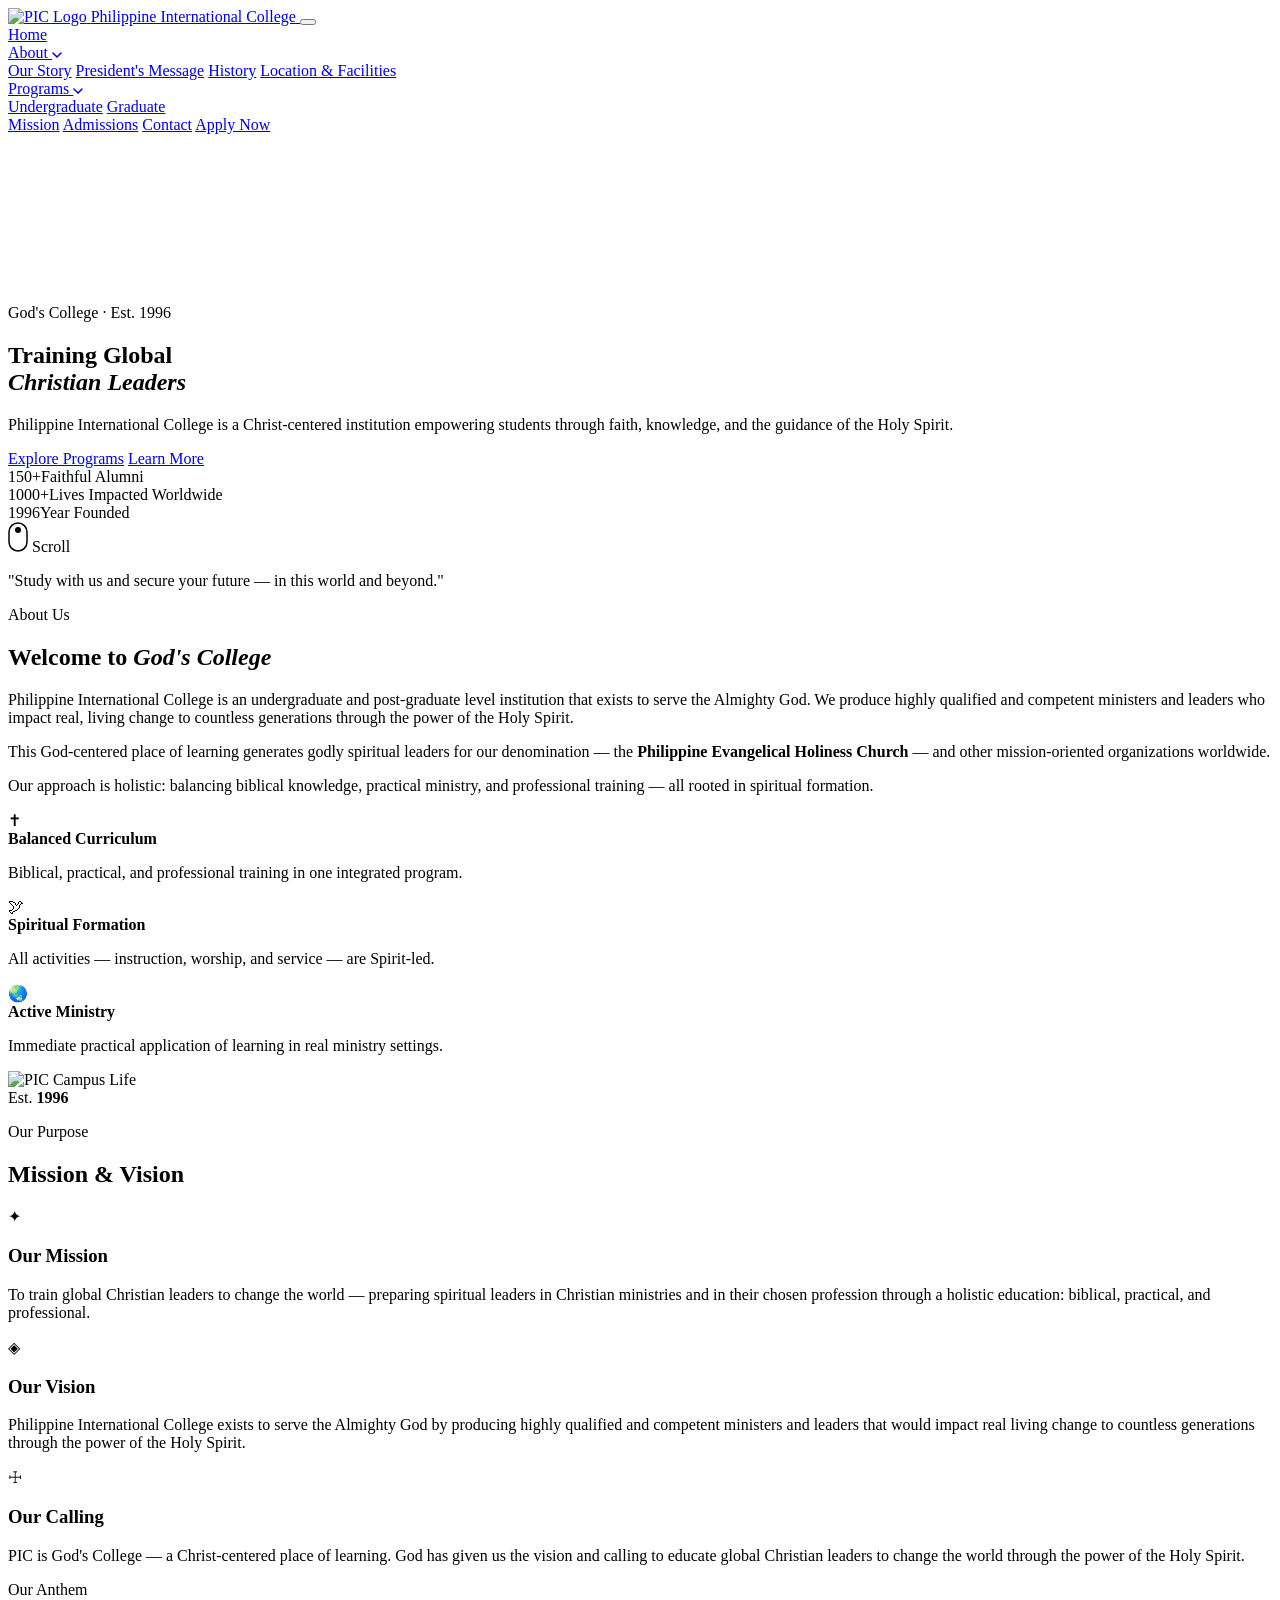
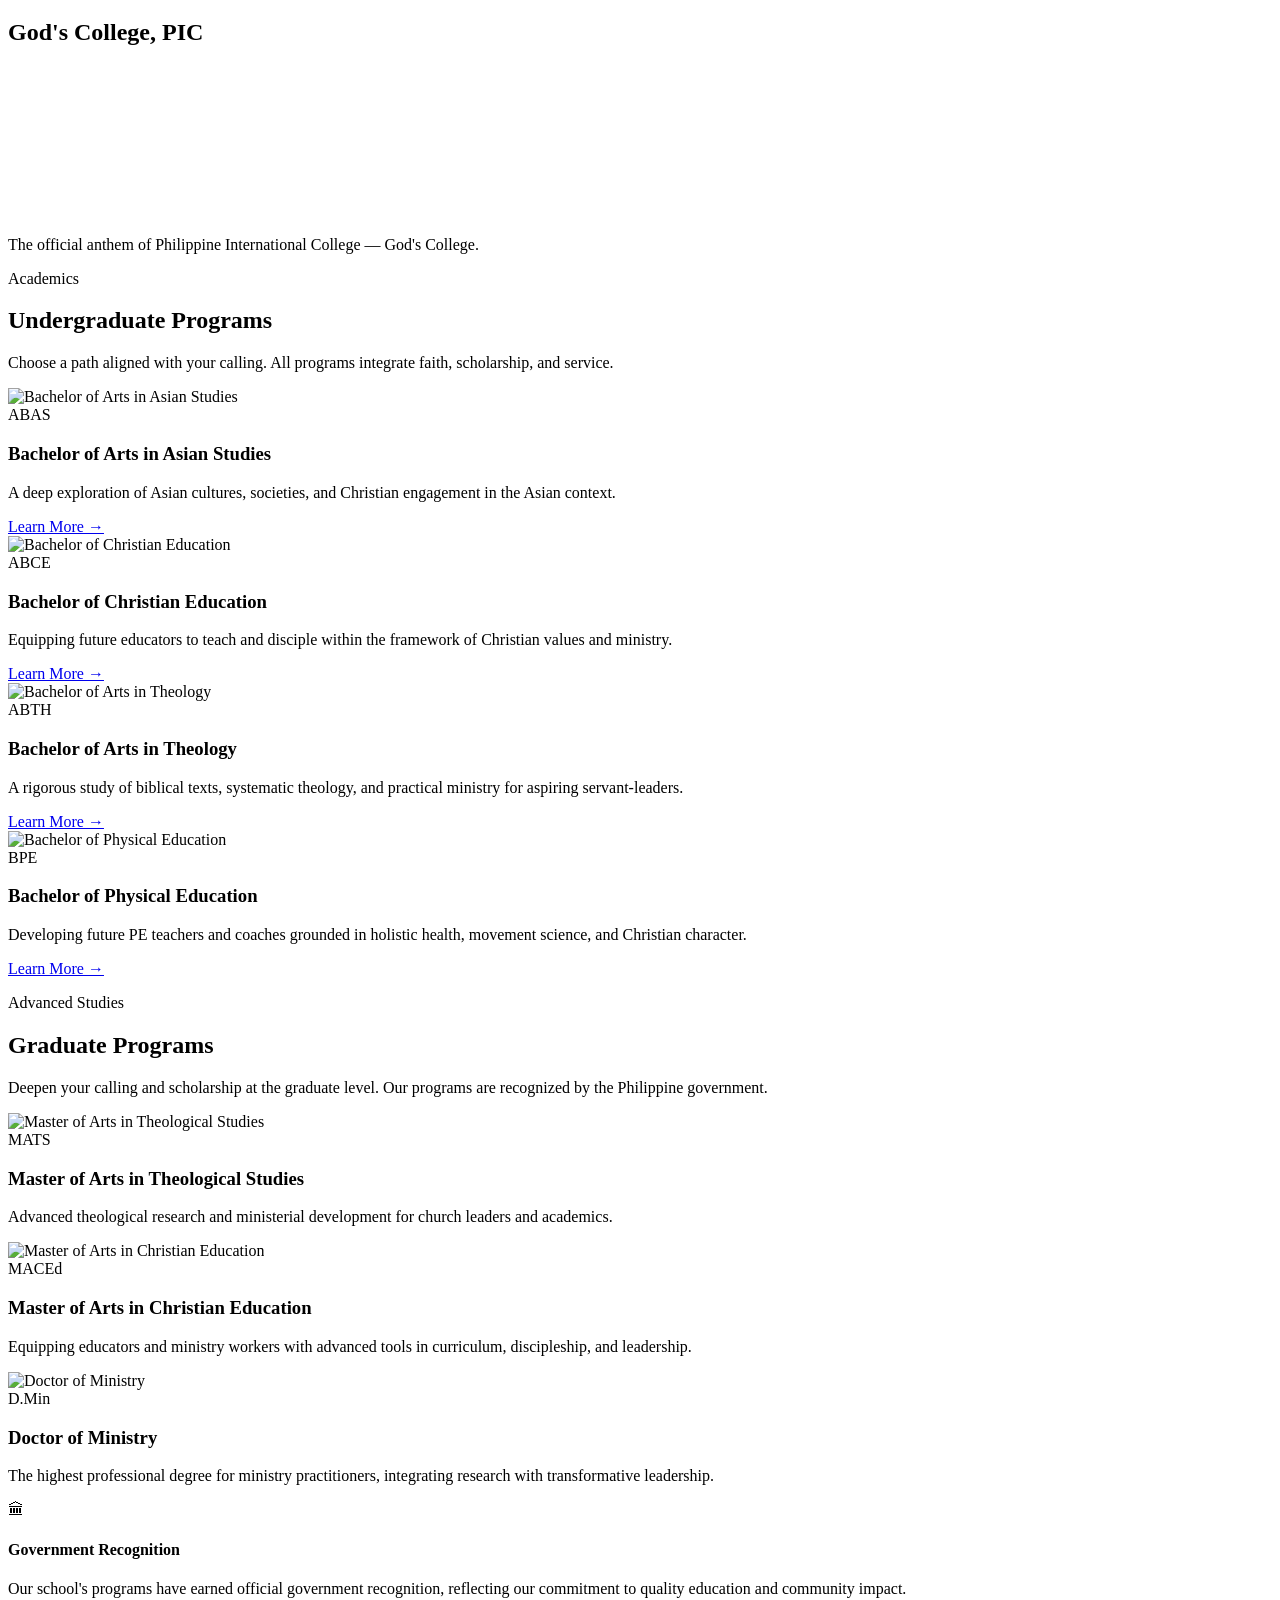
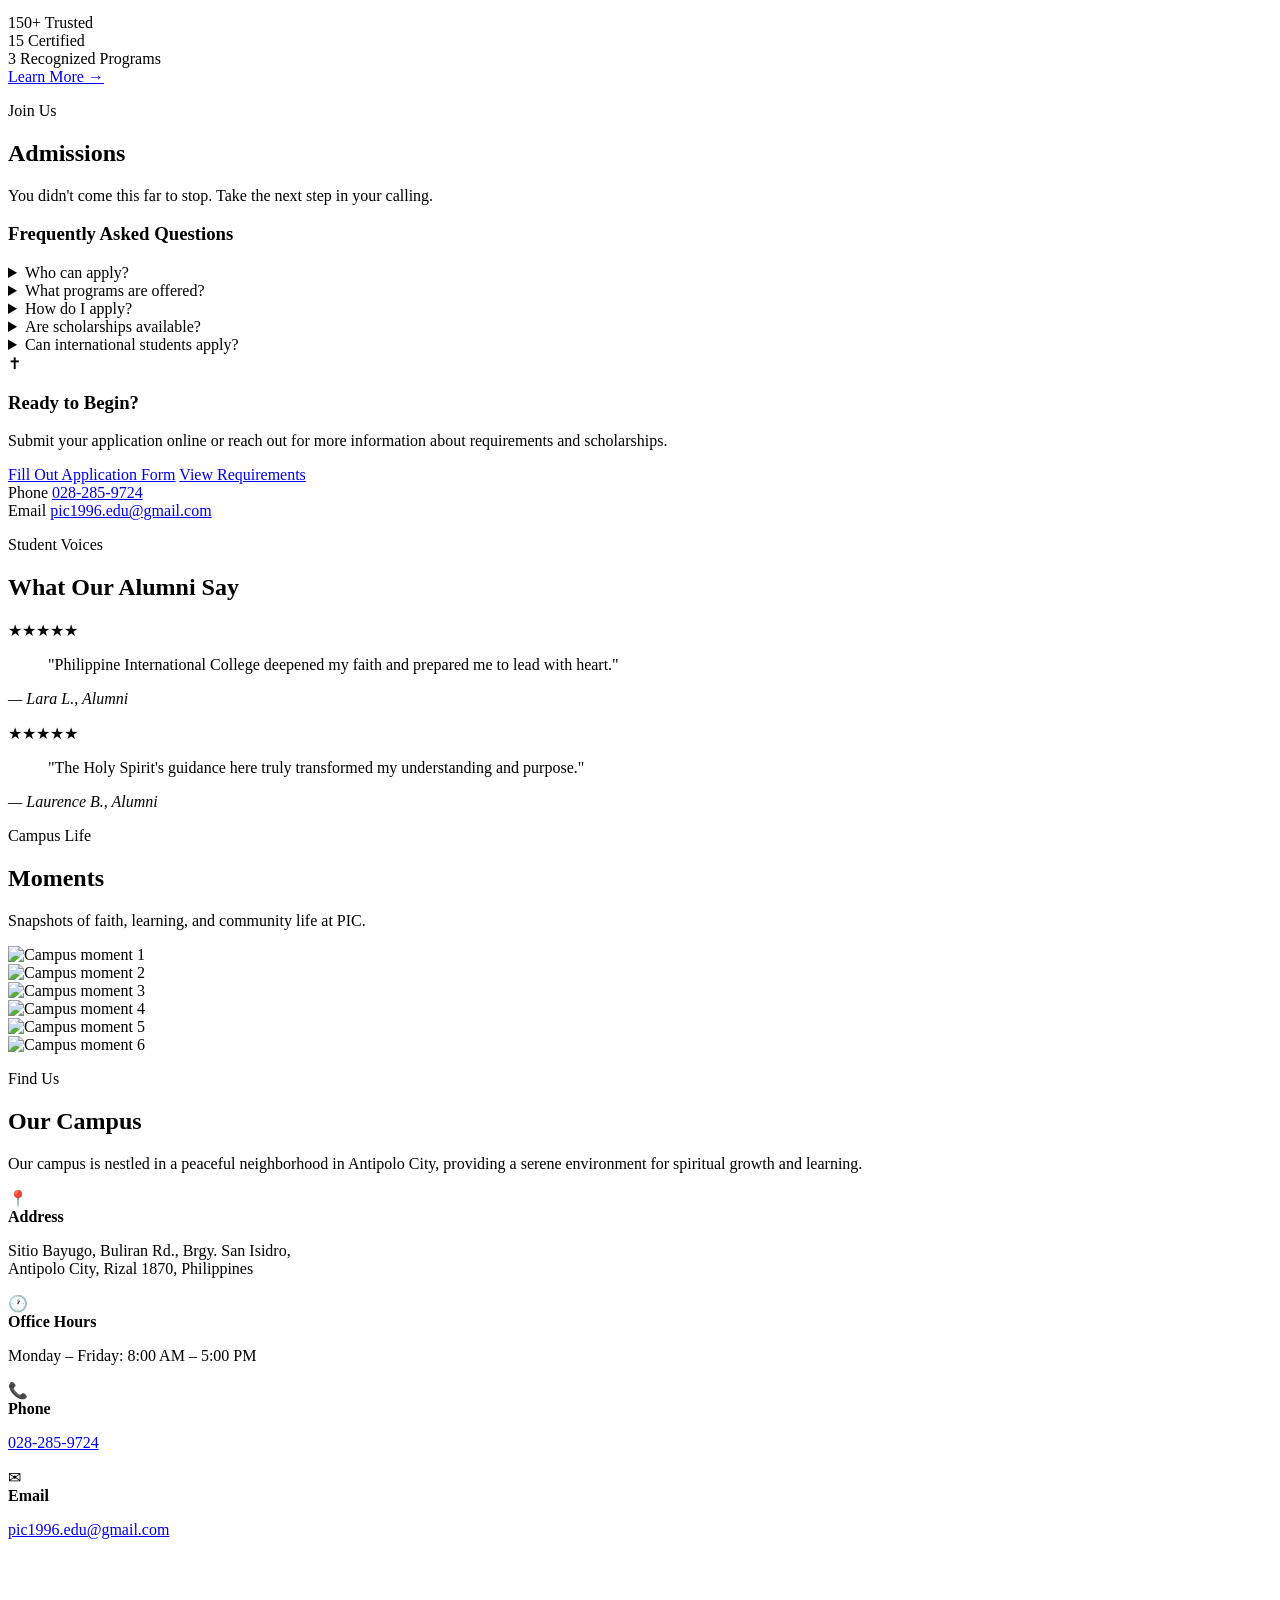
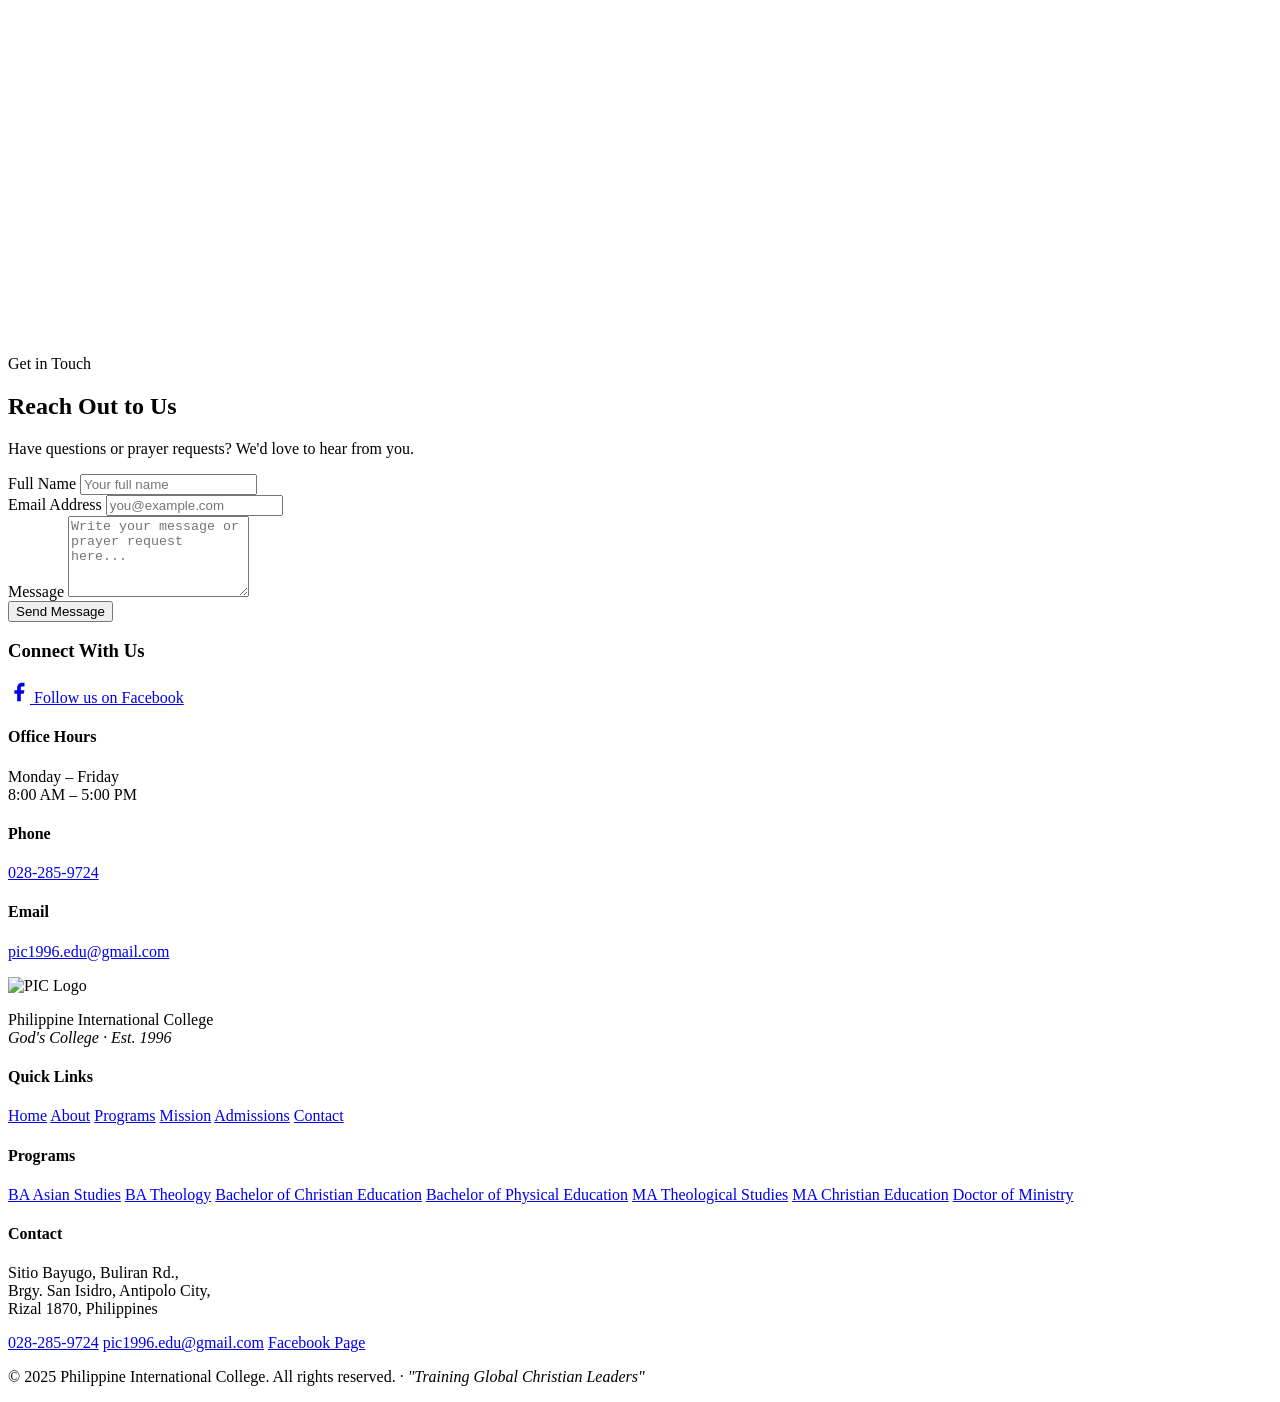
==== index.html @ c398f7aa "Add files via upload" ====
<!DOCTYPE html>
<html lang="en">
<head>
  <meta charset="UTF-8" />
  <meta name="viewport" content="width=device-width, initial-scale=1.0" />
  <title>Philippine International College — God's College</title>
  <link rel="stylesheet" href="style.css" />
  <link rel="preconnect" href="https://fonts.googleapis.com" />
  <link rel="preconnect" href="https://fonts.gstatic.com" crossorigin />
  <link href="https://fonts.googleapis.com/css2?family=Cormorant+Garamond:ital,wght@0,400;0,600;0,700;1,400;1,600&family=DM+Sans:wght@300;400;500;600&display=swap" rel="stylesheet" />
</head>
<body>

  <!-- ───── NAVBAR ───── -->
  <header class="navbar" id="navbar">
    <div class="nav-inner">
      <a href="#home" class="nav-logo">
        <img src="https://assets.zyrosite.com/cdn-cgi/image/format=auto,w=375,fit=crop/pO5TAWTOF6VugWrE/logo-bPmme3gts3ehdR1O.jpg" alt="PIC Logo" />
        <span class="logo-text">Philippine International College</span>
      </a>

      <button class="hamburger" id="hamburger" aria-label="Open menu">
        <span></span><span></span><span></span>
      </button>

      <nav class="nav-links" id="nav-links">
        <a href="#home" class="nav-link">Home</a>
        <div class="nav-dropdown">
          <a href="#about" class="nav-link">About <svg width="10" height="6" viewBox="0 0 10 6"><path d="M1 1l4 4 4-4" stroke="currentColor" stroke-width="1.5" fill="none" stroke-linecap="round"/></svg></a>
          <div class="dropdown-menu">
            <a href="#about">Our Story</a>
            <a href="#about">President's Message</a>
            <a href="#about">History</a>
            <a href="#location">Location & Facilities</a>
          </div>
        </div>
        <div class="nav-dropdown">
          <a href="#programs" class="nav-link">Programs <svg width="10" height="6" viewBox="0 0 10 6"><path d="M1 1l4 4 4-4" stroke="currentColor" stroke-width="1.5" fill="none" stroke-linecap="round"/></svg></a>
          <div class="dropdown-menu">
            <a href="#undergraduate">Undergraduate</a>
            <a href="#graduate">Graduate</a>
          </div>
        </div>
        <a href="#mission" class="nav-link">Mission</a>
        <a href="#admissions" class="nav-link">Admissions</a>
        <a href="#contact" class="nav-link">Contact</a>
        <a href="https://docs.google.com/forms/d/e/1FAIpQLSdP0A-RJa_iDcjq21-44Mthy47iTjTIFLBRNqxa7sWvRMi9NA/viewform" target="_blank" class="btn-apply">Apply Now</a>
      </nav>
    </div>
  </header>

  <!-- ───── HERO ───── -->
  <section class="hero" id="home">
    <video autoplay muted loop playsinline preload="auto" class="hero-bg-video">
      <source src="https://videos.pexels.com/video-files/3987756/3987756-hd_1920_1080_24fps.mp4" type="video/mp4" />
    </video>
    <div class="hero-overlay" aria-hidden="true"></div>

    <div class="hero-content">
      <p class="hero-eyebrow">God's College · Est. 1996</p>
      <h1 class="hero-title">Training Global<br /><em>Christian Leaders</em></h1>
      <p class="hero-sub">Philippine International College is a Christ-centered institution empowering students through faith, knowledge, and the guidance of the Holy Spirit.</p>
      <div class="hero-cta">
        <a href="#programs" class="btn-primary">Explore Programs</a>
        <a href="#about" class="btn-ghost">Learn More</a>
      </div>
      <div class="hero-stats">
        <div class="stat"><span class="stat-num">150+</span><span class="stat-label">Faithful Alumni</span></div>
        <div class="stat-divider" aria-hidden="true"></div>
        <div class="stat"><span class="stat-num">1000+</span><span class="stat-label">Lives Impacted Worldwide</span></div>
        <div class="stat-divider" aria-hidden="true"></div>
        <div class="stat"><span class="stat-num">1996</span><span class="stat-label">Year Founded</span></div>
      </div>
    </div>

    <div class="hero-scroll-hint" aria-hidden="true">
      <svg width="20" height="30" viewBox="0 0 20 30"><rect x="1" y="1" width="18" height="28" rx="9" stroke="currentColor" stroke-width="1.5" fill="none"/><circle class="scroll-dot" cx="10" cy="8" r="3" fill="currentColor"/></svg>
      <span>Scroll</span>
    </div>
  </section>

  <!-- ───── WELCOME STRIP ───── -->
  <section class="welcome-strip">
    <div class="strip-inner">
      <p class="strip-quote">"Study with us and secure your future — in this world and beyond."</p>
    </div>
  </section>

  <!-- ───── ABOUT ───── -->
  <section class="about section" id="about">
    <div class="container two-col">
      <div class="about-text">
        <p class="section-eyebrow">About Us</p>
        <h2 class="section-title">Welcome to <em>God's College</em></h2>
        <p>Philippine International College is an undergraduate and post-graduate level institution that exists to serve the Almighty God. We produce highly qualified and competent ministers and leaders who impact real, living change to countless generations through the power of the Holy Spirit.</p>
        <p>This God-centered place of learning generates godly spiritual leaders for our denomination — the <strong>Philippine Evangelical Holiness Church</strong> — and other mission-oriented organizations worldwide.</p>
        <p>Our approach is holistic: balancing biblical knowledge, practical ministry, and professional training — all rooted in spiritual formation.</p>
        <div class="about-pillars">
          <div class="pillar">
            <div class="pillar-icon">✝</div>
            <div>
              <strong>Balanced Curriculum</strong>
              <p>Biblical, practical, and professional training in one integrated program.</p>
            </div>
          </div>
          <div class="pillar">
            <div class="pillar-icon">🕊</div>
            <div>
              <strong>Spiritual Formation</strong>
              <p>All activities — instruction, worship, and service — are Spirit-led.</p>
            </div>
          </div>
          <div class="pillar">
            <div class="pillar-icon">🌏</div>
            <div>
              <strong>Active Ministry</strong>
              <p>Immediate practical application of learning in real ministry settings.</p>
            </div>
          </div>
        </div>
      </div>
      <div class="about-image-block">
        <div class="img-frame">
          <img src="https://assets.zyrosite.com/cdn-cgi/image/format=auto,w=768,h=672,fit=crop/pO5TAWTOF6VugWrE/471110309_122184953240043127_3617015519810238311_n-dtFHIoOOQH6pJt6F.jpg" alt="PIC Campus Life" loading="lazy" />
        </div>
        <div class="img-badge">
          <span>Est.</span>
          <strong>1996</strong>
        </div>
      </div>
    </div>
  </section>

  <!-- ───── MISSION & VISION ───── -->
  <section class="mission-vision section" id="mission">
    <div class="container">
      <p class="section-eyebrow center">Our Purpose</p>
      <h2 class="section-title center">Mission &amp; Vision</h2>
      <div class="mv-grid">
        <div class="mv-card mv-mission">
          <div class="mv-icon">✦</div>
          <h3>Our Mission</h3>
          <p>To train global Christian leaders to change the world — preparing spiritual leaders in Christian ministries and in their chosen profession through a holistic education: biblical, practical, and professional.</p>
        </div>
        <div class="mv-card mv-vision">
          <div class="mv-icon">◈</div>
          <h3>Our Vision</h3>
          <p>Philippine International College exists to serve the Almighty God by producing highly qualified and competent ministers and leaders that would impact real living change to countless generations through the power of the Holy Spirit.</p>
        </div>
        <div class="mv-card mv-calling">
          <div class="mv-icon">☩</div>
          <h3>Our Calling</h3>
          <p>PIC is God's College — a Christ-centered place of learning. God has given us the vision and calling to educate global Christian leaders to change the world through the power of the Holy Spirit.</p>
        </div>
      </div>
    </div>
  </section>

  <!-- ───── ANTHEM / LIFE AT PIC ───── -->
  <section class="video-section section" id="video">
    <div class="container">
      <p class="section-eyebrow center">Our Anthem</p>
      <h2 class="section-title center">God's College, PIC</h2>
      <div class="video-wrapper">
        <iframe
          src="https://www.youtube-nocookie.com/embed/dhMoC3YgSNM?rel=0&modestbranding=1&color=white&iv_load_policy=3"
          title="God's College PIC Anthem"
          frameborder="0"
          allow="accelerometer; autoplay; clipboard-write; encrypted-media; gyroscope; picture-in-picture; web-share"
          allowfullscreen
          class="anthem-iframe"
        ></iframe>
      </div>
      <p class="video-caption">The official anthem of Philippine International College — God's College.</p>
    </div>
  </section>

  <!-- ───── UNDERGRADUATE PROGRAMS ───── -->
  <section class="programs section" id="undergraduate">
    <div class="container">
      <p class="section-eyebrow">Academics</p>
      <h2 class="section-title">Undergraduate Programs</h2>
      <p class="section-desc">Choose a path aligned with your calling. All programs integrate faith, scholarship, and service.</p>
      <div class="programs-grid">

        <div class="program-card">
          <div class="program-img-wrap">
            <img src="https://assets.zyrosite.com/cdn-cgi/image/format=auto,w=768,h=404,fit=crop/pO5TAWTOF6VugWrE/as-7-5AlMk3xxEinmR9XP.jpg" alt="Bachelor of Arts in Asian Studies" loading="lazy" />
            <div class="program-badge">ABAS</div>
          </div>
          <div class="program-body">
            <h3>Bachelor of Arts in Asian Studies</h3>
            <p>A deep exploration of Asian cultures, societies, and Christian engagement in the Asian context.</p>
            <a href="https://philippineinternationalcollege.com/asian-studies" target="_blank" class="program-link">Learn More →</a>
          </div>
        </div>

        <div class="program-card">
          <div class="program-img-wrap">
            <img src="https://assets.zyrosite.com/cdn-cgi/image/format=auto,w=768,h=404,fit=crop/pO5TAWTOF6VugWrE/ce-1-wNJOEIE6qQgTv1ih.jpg" alt="Bachelor of Christian Education" loading="lazy" />
            <div class="program-badge">ABCE</div>
          </div>
          <div class="program-body">
            <h3>Bachelor of Christian Education</h3>
            <p>Equipping future educators to teach and disciple within the framework of Christian values and ministry.</p>
            <a href="https://philippineinternationalcollege.com/christian-education" target="_blank" class="program-link">Learn More →</a>
          </div>
        </div>

        <div class="program-card">
          <div class="program-img-wrap">
            <img src="https://assets.zyrosite.com/cdn-cgi/image/format=auto,w=768,h=404,fit=crop/pO5TAWTOF6VugWrE/th-1-5aIKiQ0BfF8rGBWK.jpg" alt="Bachelor of Arts in Theology" loading="lazy" />
            <div class="program-badge">ABTH</div>
          </div>
          <div class="program-body">
            <h3>Bachelor of Arts in Theology</h3>
            <p>A rigorous study of biblical texts, systematic theology, and practical ministry for aspiring servant-leaders.</p>
            <a href="https://philippineinternationalcollege.com/theology" target="_blank" class="program-link">Learn More →</a>
          </div>
        </div>

        <div class="program-card">
          <div class="program-img-wrap">
            <img src="https://assets.zyrosite.com/cdn-cgi/image/format=auto,w=768,h=404,fit=crop/pO5TAWTOF6VugWrE/pe-2-yUQqBewfa33xXjfz.jpg" alt="Bachelor of Physical Education" loading="lazy" />
            <div class="program-badge">BPE</div>
          </div>
          <div class="program-body">
            <h3>Bachelor of Physical Education</h3>
            <p>Developing future PE teachers and coaches grounded in holistic health, movement science, and Christian character.</p>
            <a href="https://philippineinternationalcollege.com/physical-education" target="_blank" class="program-link">Learn More →</a>
          </div>
        </div>

      </div>
    </div>
  </section>

  <!-- ───── GRADUATE PROGRAMS ───── -->
  <section class="programs programs-grad section" id="graduate">
    <div class="container">
      <p class="section-eyebrow">Advanced Studies</p>
      <h2 class="section-title">Graduate Programs</h2>
      <p class="section-desc">Deepen your calling and scholarship at the graduate level. Our programs are recognized by the Philippine government.</p>
      <div class="programs-grid programs-grid-3">

        <div class="program-card">
          <div class="program-img-wrap">
            <img src="https://images.unsplash.com/photo-1576267423445-b2e0074d68a4?auto=format&fit=crop&w=503&h=264" alt="Master of Arts in Theological Studies" loading="lazy" />
            <div class="program-badge">MATS</div>
          </div>
          <div class="program-body">
            <h3>Master of Arts in Theological Studies</h3>
            <p>Advanced theological research and ministerial development for church leaders and academics.</p>
          </div>
        </div>

        <div class="program-card">
          <div class="program-img-wrap">
            <img src="https://images.unsplash.com/photo-1522071820081-009f0129c71c?auto=format&fit=crop&w=503&h=264" alt="Master of Arts in Christian Education" loading="lazy" />
            <div class="program-badge">MACEd</div>
          </div>
          <div class="program-body">
            <h3>Master of Arts in Christian Education</h3>
            <p>Equipping educators and ministry workers with advanced tools in curriculum, discipleship, and leadership.</p>
          </div>
        </div>

        <div class="program-card">
          <div class="program-img-wrap">
            <img src="https://images.unsplash.com/photo-1596495868845-63031cb496da?auto=format&fit=crop&w=503&h=264" alt="Doctor of Ministry" loading="lazy" />
            <div class="program-badge">D.Min</div>
          </div>
          <div class="program-body">
            <h3>Doctor of Ministry</h3>
            <p>The highest professional degree for ministry practitioners, integrating research with transformative leadership.</p>
          </div>
        </div>

      </div>

      <!-- ── GOVERNMENT RECOGNITION (updated) ── -->
      <div class="gov-recognition">
        <div class="gov-recognition-header">
          <div class="gov-icon">🏛</div>
          <div>
            <h4>Government Recognition</h4>
            <p>Our school's programs have earned official government recognition, reflecting our commitment to quality education and community impact.</p>
          </div>
        </div>
        <div class="gov-stats-row">
          <div class="gov-stat">
            <span class="gov-stat-num">150+</span>
            <span class="gov-stat-label">Trusted</span>
          </div>
          <div class="gov-stat-divider"></div>
          <div class="gov-stat">
            <span class="gov-stat-num">15</span>
            <span class="gov-stat-label">Certified</span>
          </div>
          <div class="gov-stat-divider"></div>
          <div class="gov-stat">
            <span class="gov-stat-num">3</span>
            <span class="gov-stat-label">Recognized Programs</span>
          </div>
        </div>
        <a href="https://philippineinternationalcollege.com/graduate-programs" target="_blank" class="gov-learn-more">Learn More →</a>
      </div>

    </div>
  </section>

  <!-- ───── ADMISSIONS ───── -->
  <section class="admissions section" id="admissions">
    <div class="container">
      <p class="section-eyebrow center">Join Us</p>
      <h2 class="section-title center">Admissions</h2>
      <p class="section-desc center">You didn't come this far to stop. Take the next step in your calling.</p>

      <div class="admissions-layout">
        <div class="faq-block">
          <h3>Frequently Asked Questions</h3>

          <details class="faq-item">
            <summary>Who can apply?</summary>
            <p>Any student called to grow as a Christian leader is welcome to apply — regardless of denomination or background.</p>
          </details>

          <details class="faq-item">
            <summary>What programs are offered?</summary>
            <p>Undergraduate: BA Asian Studies, BA Theology, Bachelor of Christian Education, Bachelor of Physical Education.<br /><br />Graduate: MA in Christian Education, MA in Theological Studies, Doctor of Ministry.</p>
          </details>

          <details class="faq-item">
            <summary>How do I apply?</summary>
            <p>Start by filling out our online application form. Click the "Fill Out Form" button to begin. You may also view the full list of requirements before applying.</p>
          </details>

          <details class="faq-item">
            <summary>Are scholarships available?</summary>
            <p>Yes! Scholarships are offered based on financial need and spiritual commitment. Contact us for details.</p>
          </details>

          <details class="faq-item">
            <summary>Can international students apply?</summary>
            <p>Absolutely. We welcome students from around the world who are called to serve through Christ.</p>
          </details>
        </div>

        <div class="apply-block">
          <div class="apply-card">
            <div class="apply-cross" aria-hidden="true">✝</div>
            <h3>Ready to Begin?</h3>
            <p>Submit your application online or reach out for more information about requirements and scholarships.</p>
            <a href="https://docs.google.com/forms/d/e/1FAIpQLSdP0A-RJa_iDcjq21-44Mthy47iTjTIFLBRNqxa7sWvRMi9NA/viewform" target="_blank" class="btn-primary wide">Fill Out Application Form</a>
            <a href="https://philippineinternationalcollege.com/requirements" target="_blank" class="btn-ghost wide">View Requirements</a>
            <div class="apply-contact-row">
              <div>
                <span class="apply-label">Phone</span>
                <a href="tel:028-285-9724">028-285-9724</a>
              </div>
              <div>
                <span class="apply-label">Email</span>
                <a href="mailto:pic1996.edu@gmail.com">pic1996.edu@gmail.com</a>
              </div>
            </div>
          </div>
        </div>
      </div>
    </div>
  </section>

  <!-- ───── TESTIMONIALS ───── -->
  <section class="testimonials section">
    <div class="container">
      <p class="section-eyebrow center">Student Voices</p>
      <h2 class="section-title center">What Our Alumni Say</h2>
      <div class="testi-grid">
        <div class="testi-card">
          <p class="testi-stars">★★★★★</p>
          <blockquote>"Philippine International College deepened my faith and prepared me to lead with heart."</blockquote>
          <cite>— Lara L., Alumni</cite>
        </div>
        <div class="testi-card">
          <p class="testi-stars">★★★★★</p>
          <blockquote>"The Holy Spirit's guidance here truly transformed my understanding and purpose."</blockquote>
          <cite>— Laurence B., Alumni</cite>
        </div>
      </div>
    </div>
  </section>

  <!-- ───── GALLERY MOMENTS ───── -->
  <section class="gallery section">
    <div class="container">
      <p class="section-eyebrow center">Campus Life</p>
      <h2 class="section-title center">Moments</h2>
      <p class="section-desc center">Snapshots of faith, learning, and community life at PIC.</p>
      <div class="gallery-grid">
        <div class="gallery-item tall">
          <img src="https://assets.zyrosite.com/cdn-cgi/image/format=auto,w=768,h=672,fit=crop/pO5TAWTOF6VugWrE/470188236_122184328652043127_799859876328706817_n-hYWw3djRNVhk2l9w.jpg" alt="Campus moment 1" loading="lazy" />
        </div>
        <div class="gallery-item">
          <img src="https://assets.zyrosite.com/cdn-cgi/image/format=auto,w=768,h=589,fit=crop/pO5TAWTOF6VugWrE/ws-4-btZYsG7wqXumf95o.jpg" alt="Campus moment 2" loading="lazy" />
        </div>
        <div class="gallery-item">
          <img src="https://assets.zyrosite.com/cdn-cgi/image/format=auto,w=768,h=589,fit=crop/pO5TAWTOF6VugWrE/ws-6-6aiJwqze4ANToF5V.jpg" alt="Campus moment 3" loading="lazy" />
        </div>
        <div class="gallery-item wide">
          <img src="https://assets.zyrosite.com/cdn-cgi/image/format=auto,w=1920,h=1278,fit=crop/pO5TAWTOF6VugWrE/as-5-t6sge6VJPnmkDfOh.jpg" alt="Campus moment 4" loading="lazy" />
        </div>
        <div class="gallery-item">
          <img src="https://assets.zyrosite.com/cdn-cgi/image/format=auto,w=768,h=589,fit=crop/pO5TAWTOF6VugWrE/pe-8-U8cgTOWcQ8x5eepy.jpg" alt="Campus moment 5" loading="lazy" />
        </div>
        <div class="gallery-item">
          <img src="https://assets.zyrosite.com/cdn-cgi/image/format=auto,w=1920,h=1280,fit=crop/pO5TAWTOF6VugWrE/571347689_122229932432043127_7910355048436775887_n-RI8YO51mfEd5h5IG.jpg" alt="Campus moment 6" loading="lazy" />
        </div>
      </div>
    </div>
  </section>

  <!-- ───── LOCATION ───── -->
  <section class="location section" id="location">
    <div class="container two-col reverse">
      <div class="location-text">
        <p class="section-eyebrow">Find Us</p>
        <h2 class="section-title">Our Campus</h2>
        <p>Our campus is nestled in a peaceful neighborhood in Antipolo City, providing a serene environment for spiritual growth and learning.</p>
        <div class="location-detail">
          <div class="loc-item">
            <div class="loc-icon">📍</div>
            <div>
              <strong>Address</strong>
              <p>Sitio Bayugo, Buliran Rd., Brgy. San Isidro,<br />Antipolo City, Rizal 1870, Philippines</p>
            </div>
          </div>
          <div class="loc-item">
            <div class="loc-icon">🕐</div>
            <div>
              <strong>Office Hours</strong>
              <p>Monday – Friday: 8:00 AM – 5:00 PM</p>
            </div>
          </div>
          <div class="loc-item">
            <div class="loc-icon">📞</div>
            <div>
              <strong>Phone</strong>
              <p><a href="tel:028-285-9724">028-285-9724</a></p>
            </div>
          </div>
          <div class="loc-item">
            <div class="loc-icon">✉</div>
            <div>
              <strong>Email</strong>
              <p><a href="mailto:pic1996.edu@gmail.com">pic1996.edu@gmail.com</a></p>
            </div>
          </div>
        </div>
      </div>
      <div class="map-embed">
        <iframe
          src="https://www.google.com/maps/embed?pb=!1m18!1m12!1m3!1d3860.4!2d121.175!3d14.623!2m3!1f0!2f0!3f0!3m2!1i1024!2i768!4f13.1!3m3!1m2!1s0x0%3A0x0!2sSitio+Bayugo+Buliran+Rd+Brgy+San+Isidro+Antipolo+City+Rizal!5e0!3m2!1sen!2sph!4v1700000000000"
          width="100%"
          height="380"
          style="border:0;"
          allowfullscreen=""
          loading="lazy"
          referrerpolicy="no-referrer-when-downgrade"
          title="PIC Campus Map"
        ></iframe>
      </div>
    </div>
  </section>

  <!-- ───── CONTACT ───── -->
  <section class="contact section" id="contact">
    <div class="container">
      <p class="section-eyebrow center">Get in Touch</p>
      <h2 class="section-title center">Reach Out to Us</h2>
      <p class="section-desc center">Have questions or prayer requests? We'd love to hear from you.</p>
      <div class="contact-form-wrap">
        <form class="contact-form" onsubmit="handleFormSubmit(event)">
          <div class="form-row">
            <div class="form-group">
              <label for="name">Full Name</label>
              <input type="text" id="name" name="name" placeholder="Your full name" required />
            </div>
            <div class="form-group">
              <label for="email">Email Address</label>
              <input type="email" id="email" name="email" placeholder="you@example.com" required />
            </div>
          </div>
          <div class="form-group">
            <label for="message">Message</label>
            <textarea id="message" name="message" rows="5" placeholder="Write your message or prayer request here..." required></textarea>
          </div>
          <button type="submit" class="btn-primary">Send Message</button>
          <p class="form-success" id="form-success" style="display:none;">✓ Thank you! Your message has been sent.</p>
        </form>
        <div class="contact-side">
          <div class="contact-side-info">
            <h3>Connect With Us</h3>
            <a href="https://www.facebook.com/profile.php?id=61551293819605" target="_blank" class="social-link facebook">
              <svg width="22" height="22" fill="currentColor" viewBox="0 0 24 24"><path d="M18 2h-3a5 5 0 0 0-5 5v3H7v4h3v8h4v-8h3l1-4h-4V7a1 1 0 0 1 1-1h3z"/></svg>
              Follow us on Facebook
            </a>
            <div class="contact-hours">
              <h4>Office Hours</h4>
              <p>Monday – Friday<br />8:00 AM – 5:00 PM</p>
            </div>
            <div class="contact-hours">
              <h4>Phone</h4>
              <p><a href="tel:028-285-9724">028-285-9724</a></p>
            </div>
            <div class="contact-hours">
              <h4>Email</h4>
              <p><a href="mailto:pic1996.edu@gmail.com">pic1996.edu@gmail.com</a></p>
            </div>
          </div>
        </div>
      </div>
    </div>
  </section>

  <!-- ───── FOOTER ───── -->
  <footer class="footer">
    <div class="footer-inner">
      <div class="footer-brand">
        <img src="https://assets.zyrosite.com/cdn-cgi/image/format=auto,w=375,fit=crop/pO5TAWTOF6VugWrE/logo-bPmme3gts3ehdR1O.jpg" alt="PIC Logo" />
        <p>Philippine International College<br /><em>God's College · Est. 1996</em></p>
      </div>
      <div class="footer-links">
        <h4>Quick Links</h4>
        <a href="#home">Home</a>
        <a href="#about">About</a>
        <a href="#programs">Programs</a>
        <a href="#mission">Mission</a>
        <a href="#admissions">Admissions</a>
        <a href="#contact">Contact</a>
      </div>
      <div class="footer-links">
        <h4>Programs</h4>
        <a href="#undergraduate">BA Asian Studies</a>
        <a href="#undergraduate">BA Theology</a>
        <a href="#undergraduate">Bachelor of Christian Education</a>
        <a href="#undergraduate">Bachelor of Physical Education</a>
        <a href="#graduate">MA Theological Studies</a>
        <a href="#graduate">MA Christian Education</a>
        <a href="#graduate">Doctor of Ministry</a>
      </div>
      <div class="footer-links">
        <h4>Contact</h4>
        <p>Sitio Bayugo, Buliran Rd.,<br />Brgy. San Isidro, Antipolo City,<br />Rizal 1870, Philippines</p>
        <a href="tel:028-285-9724">028-285-9724</a>
        <a href="mailto:pic1996.edu@gmail.com">pic1996.edu@gmail.com</a>
        <a href="https://www.facebook.com/profile.php?id=61551293819605" target="_blank">Facebook Page</a>
      </div>
    </div>
    <div class="footer-bottom">
      <p>© 2025 Philippine International College. All rights reserved. · <em>"Training Global Christian Leaders"</em></p>
    </div>
  </footer>

  <script src="main.js?v=2"></script>
</body>
</html>
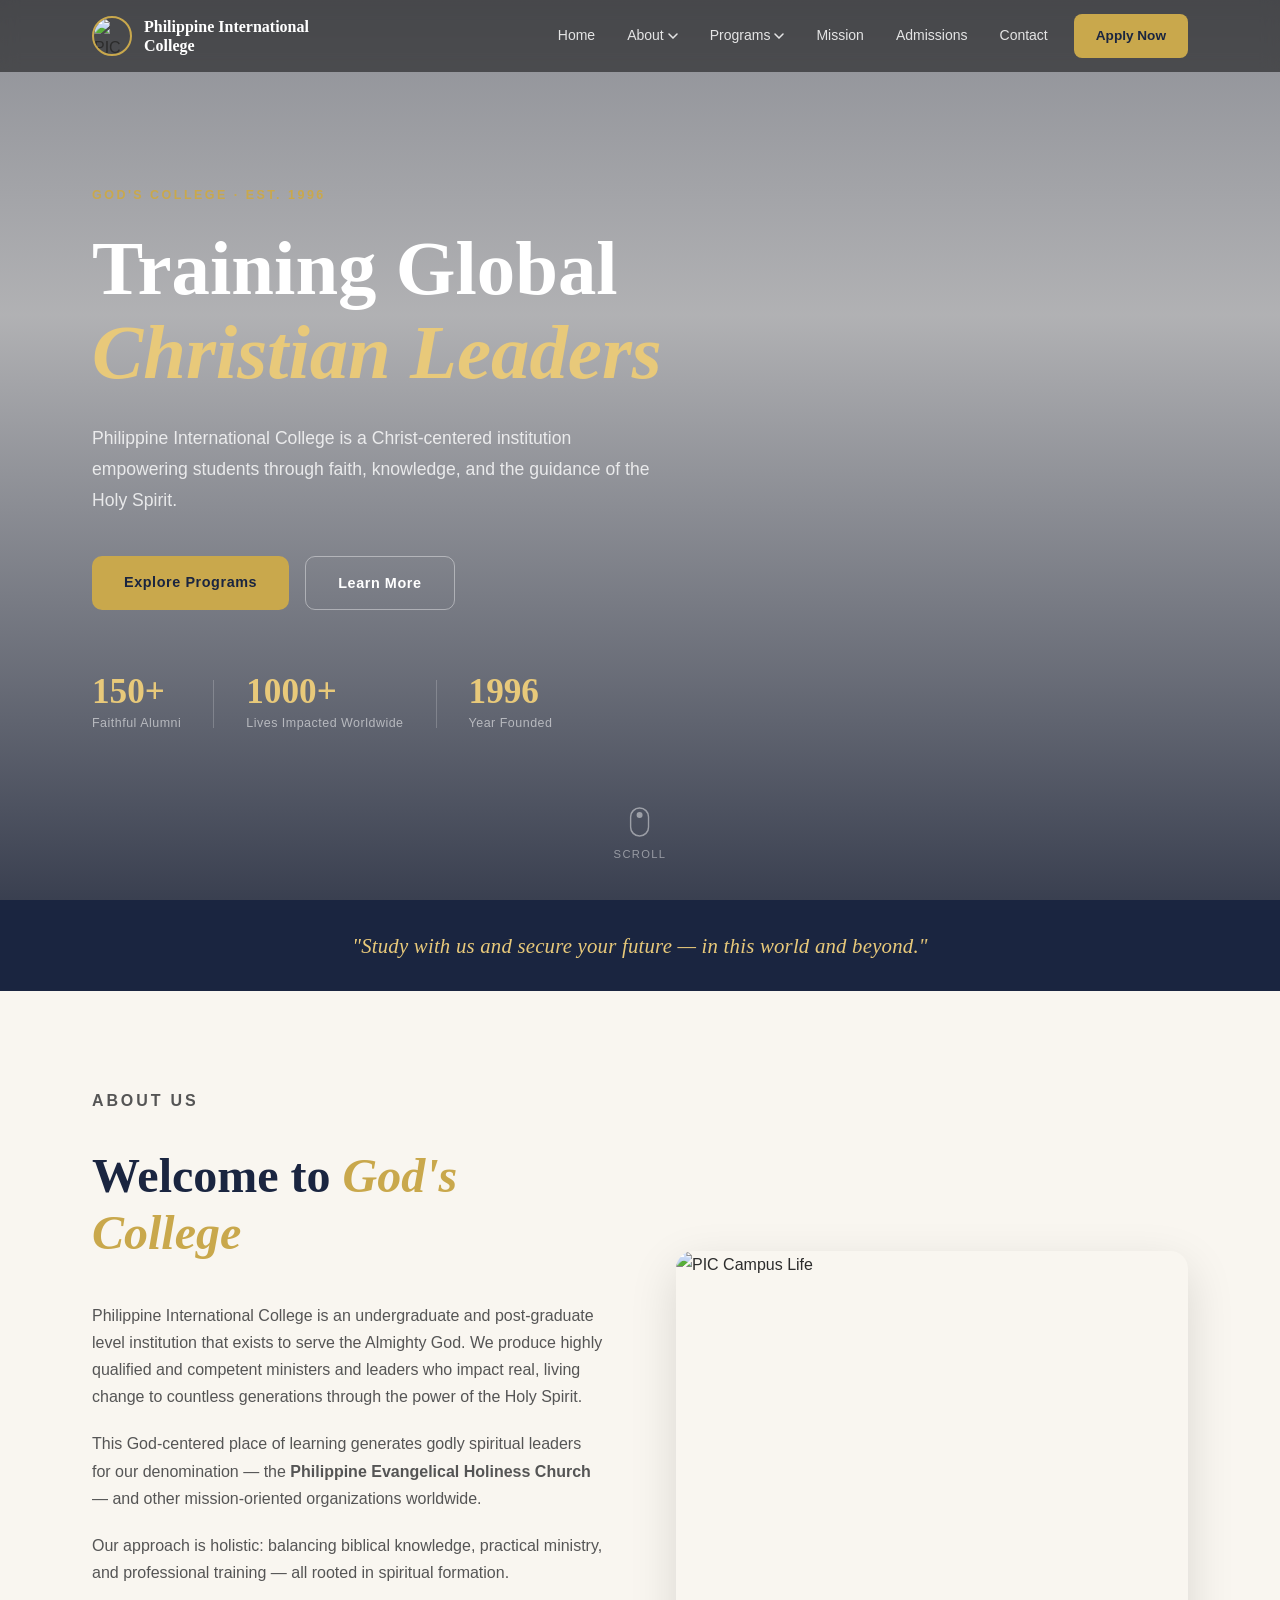
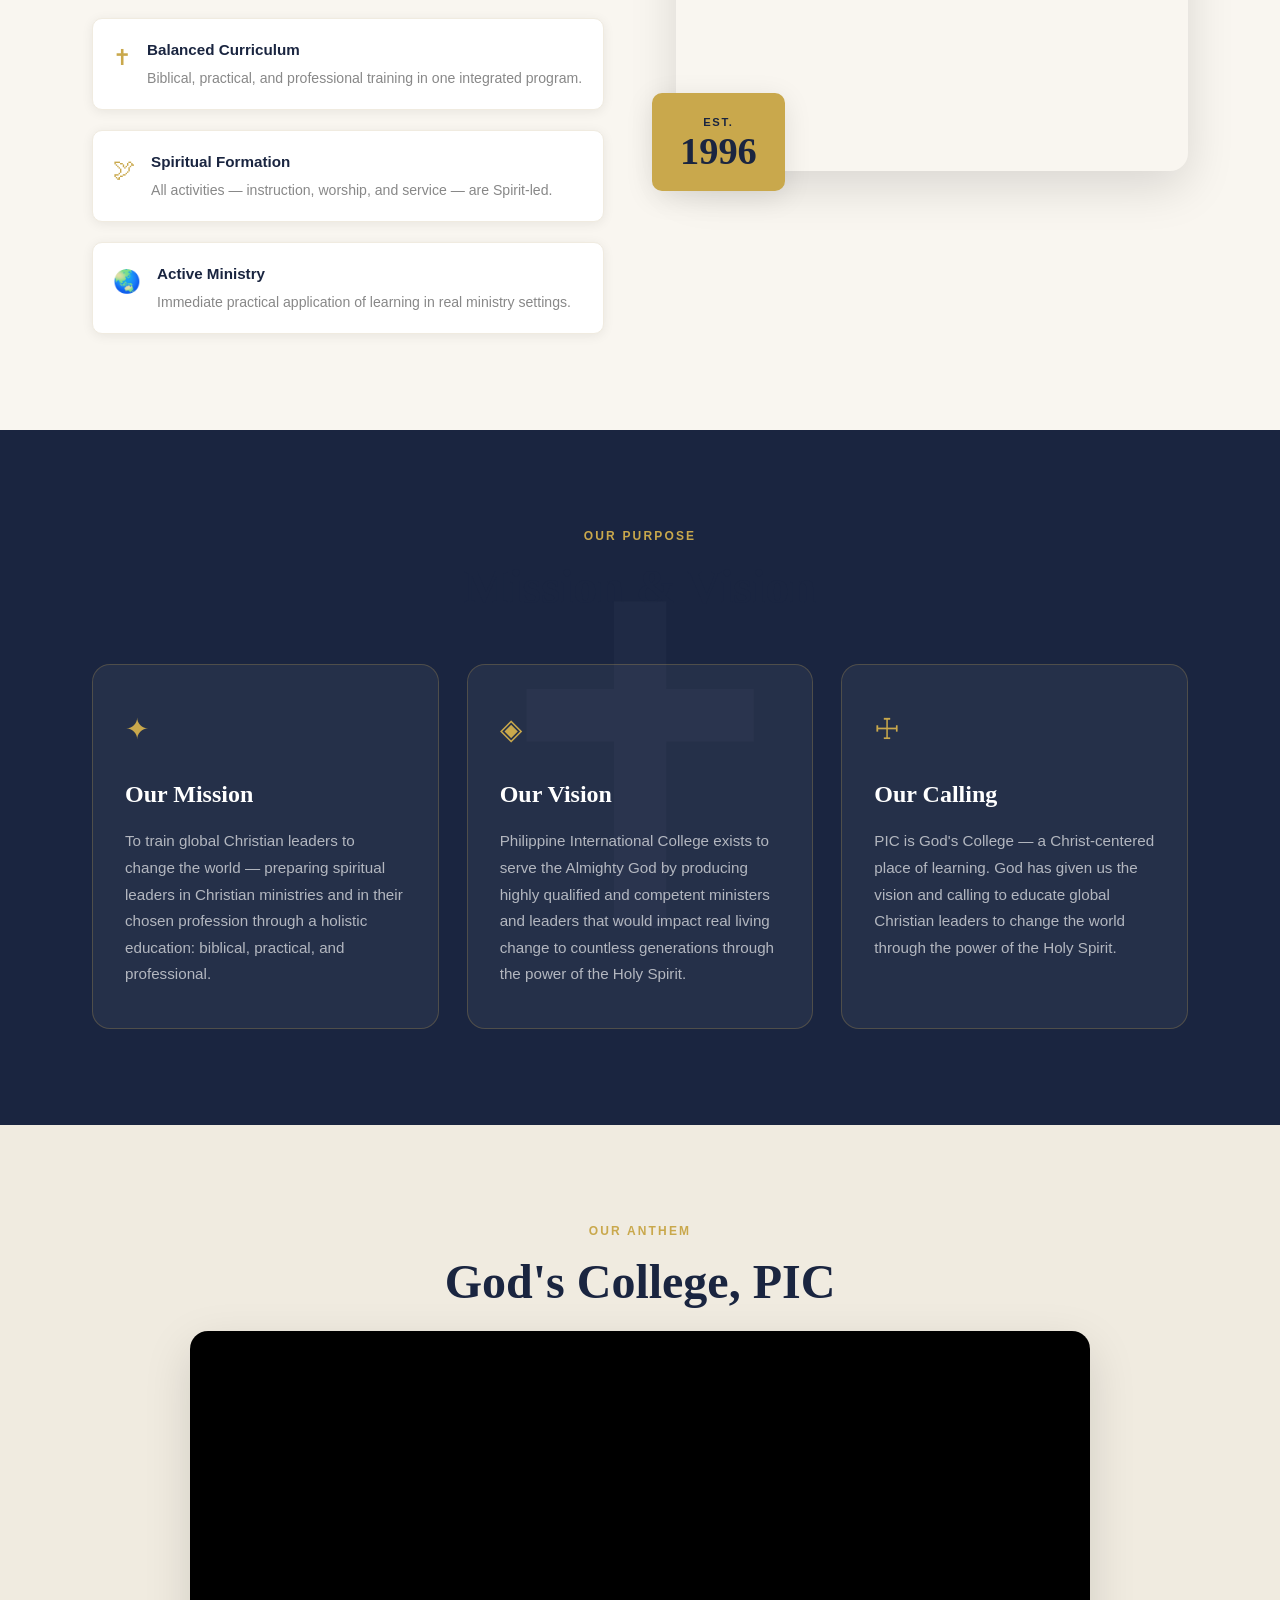
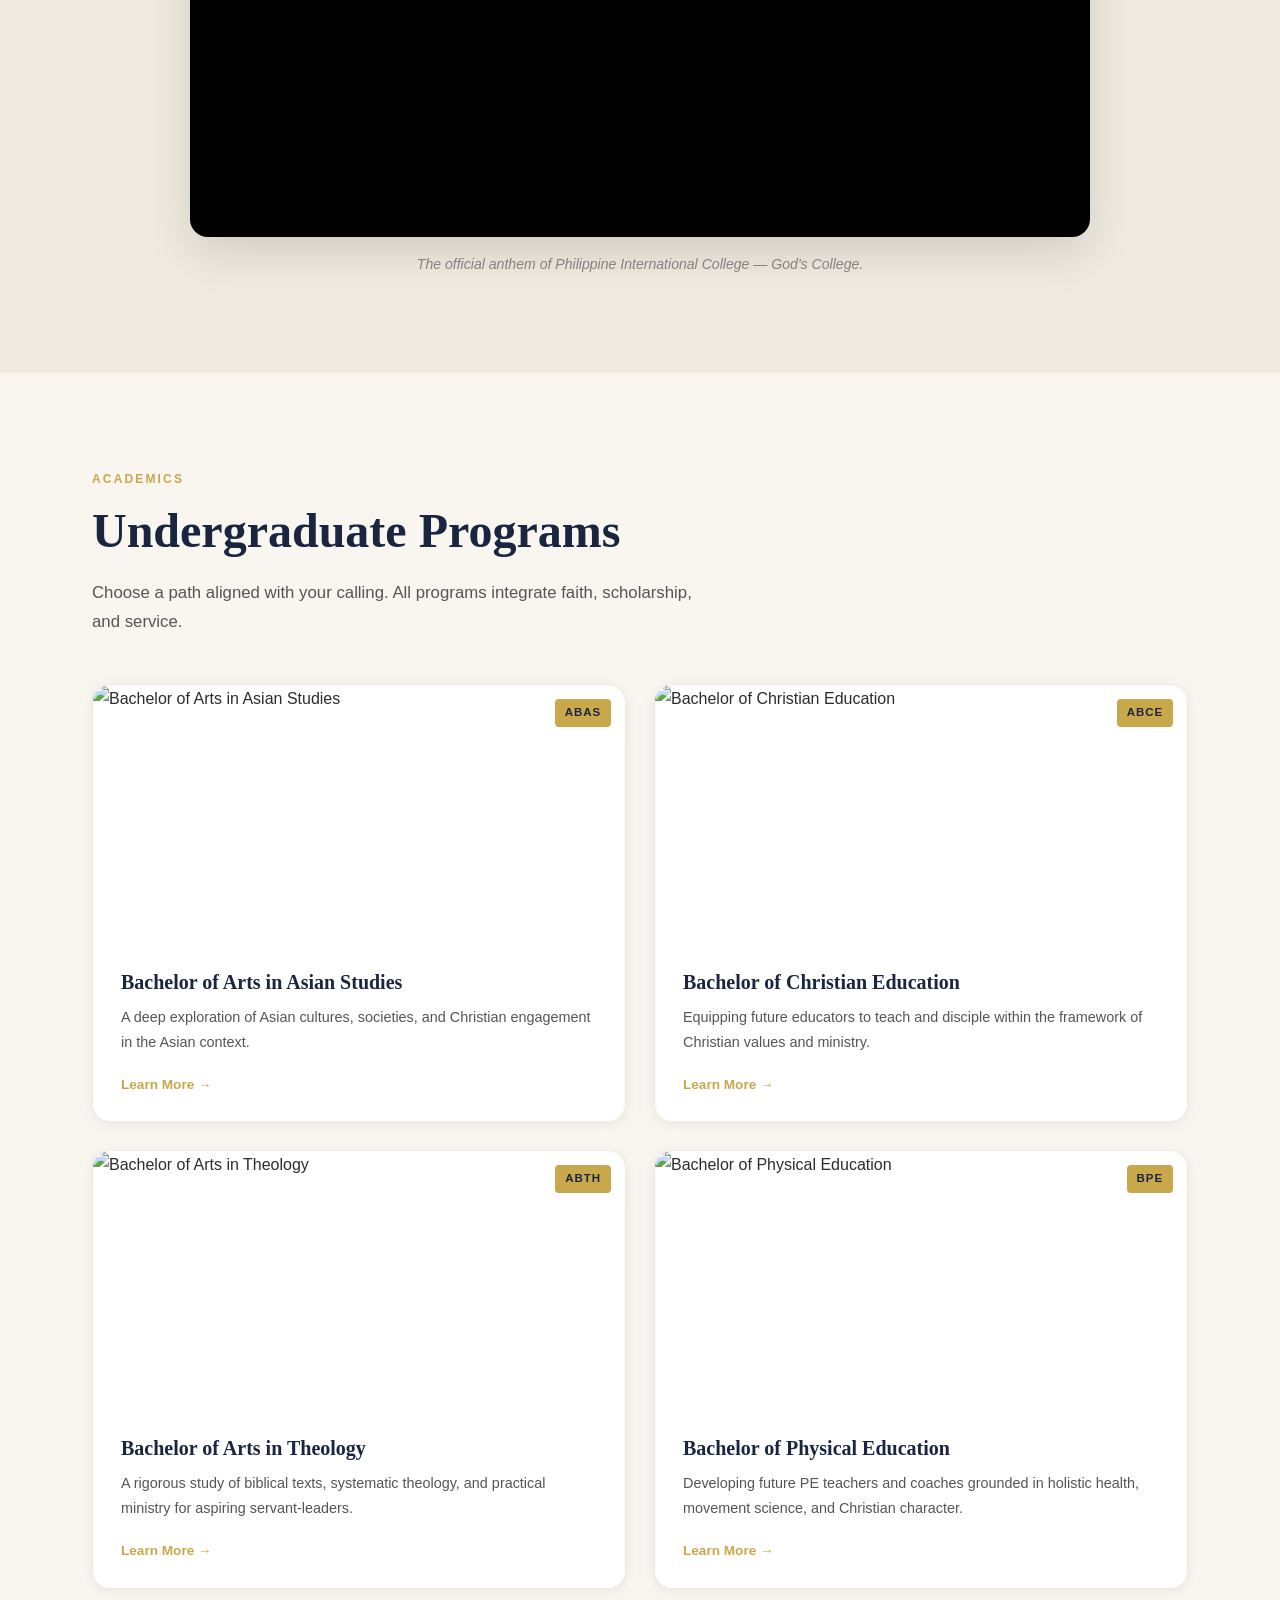
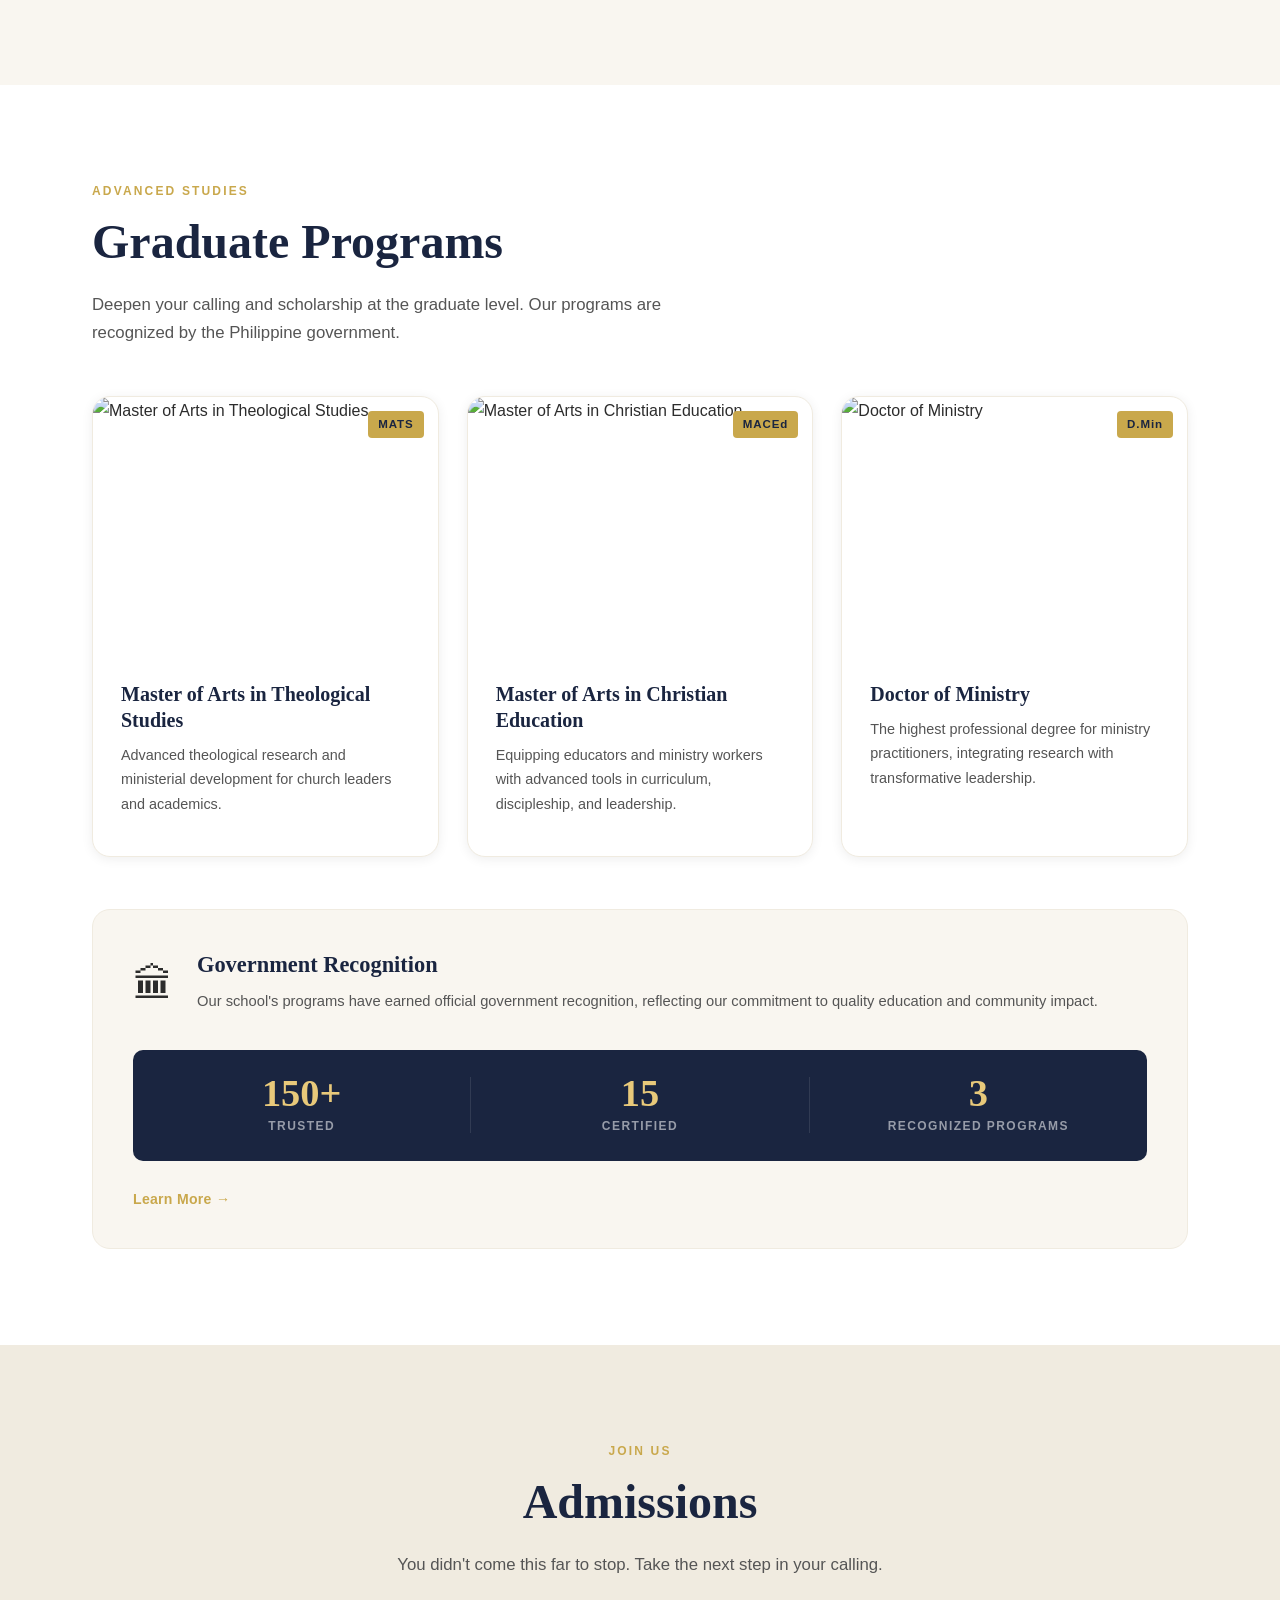
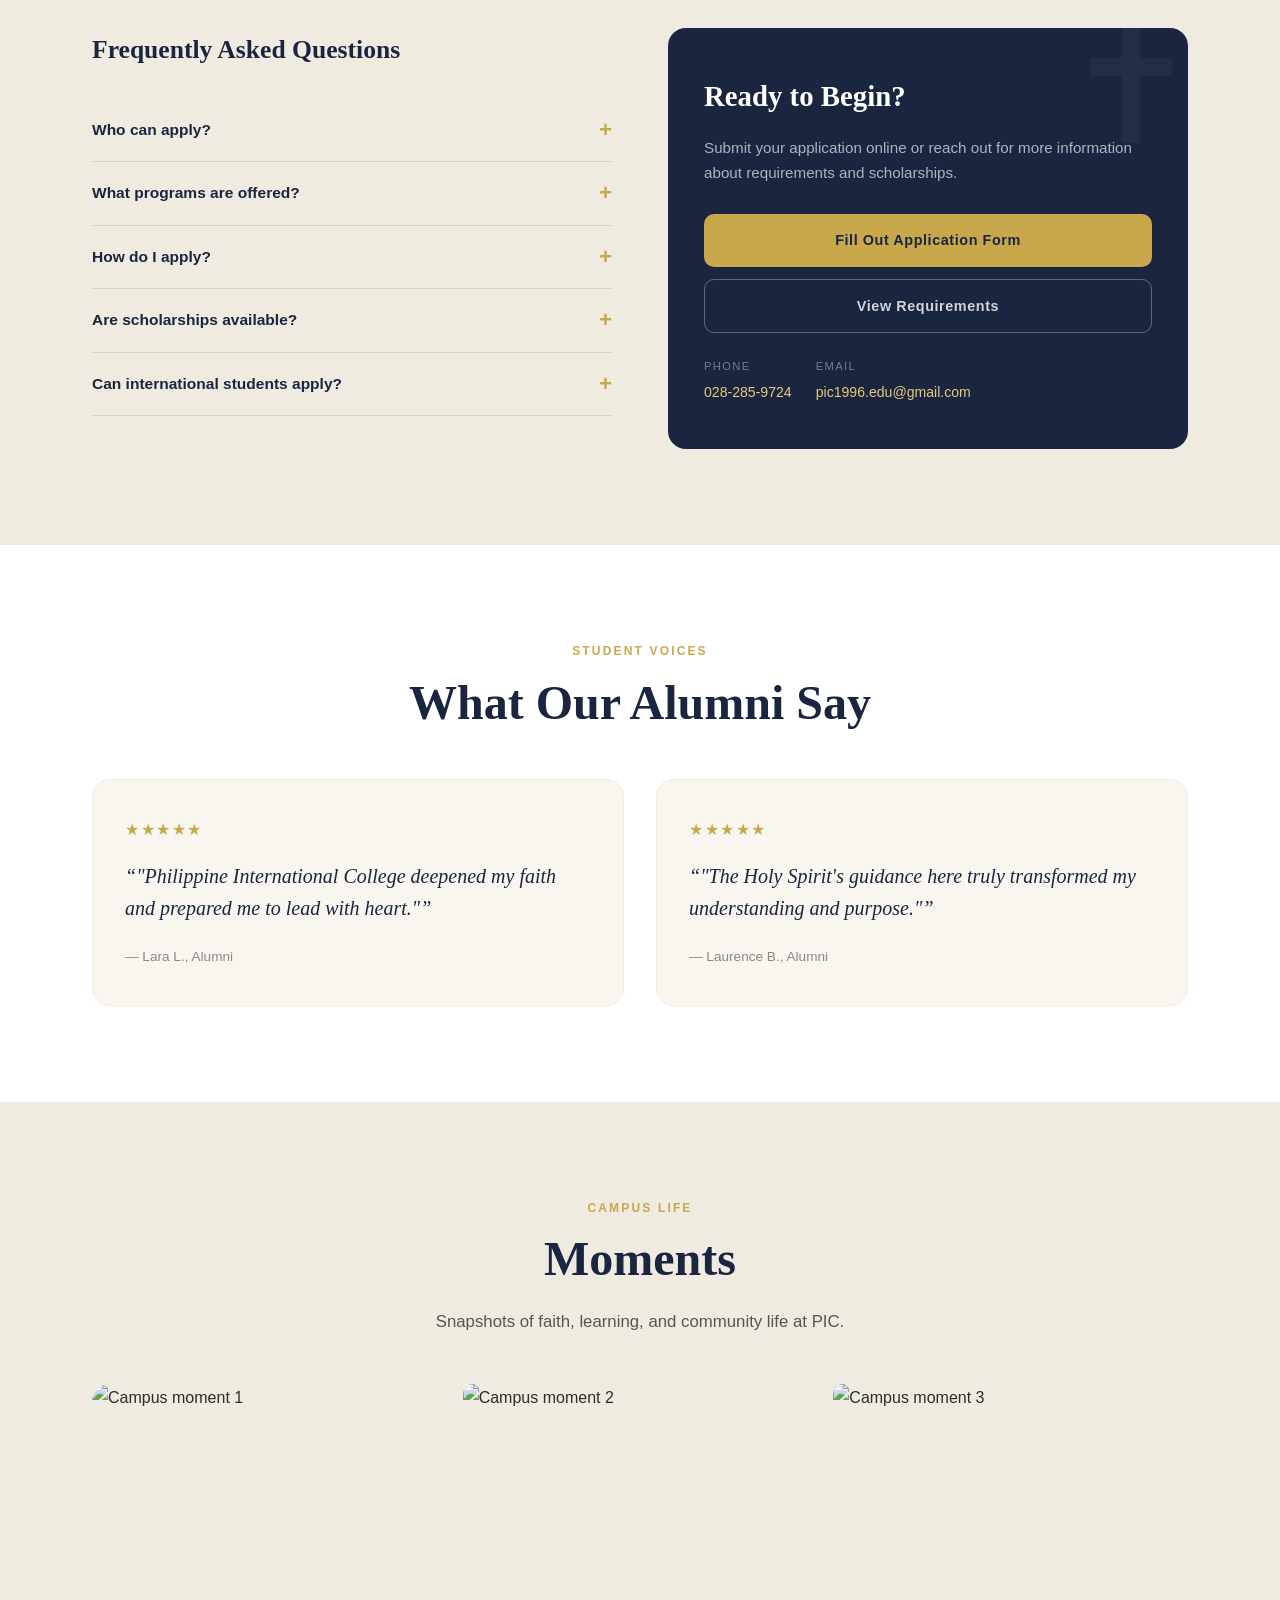
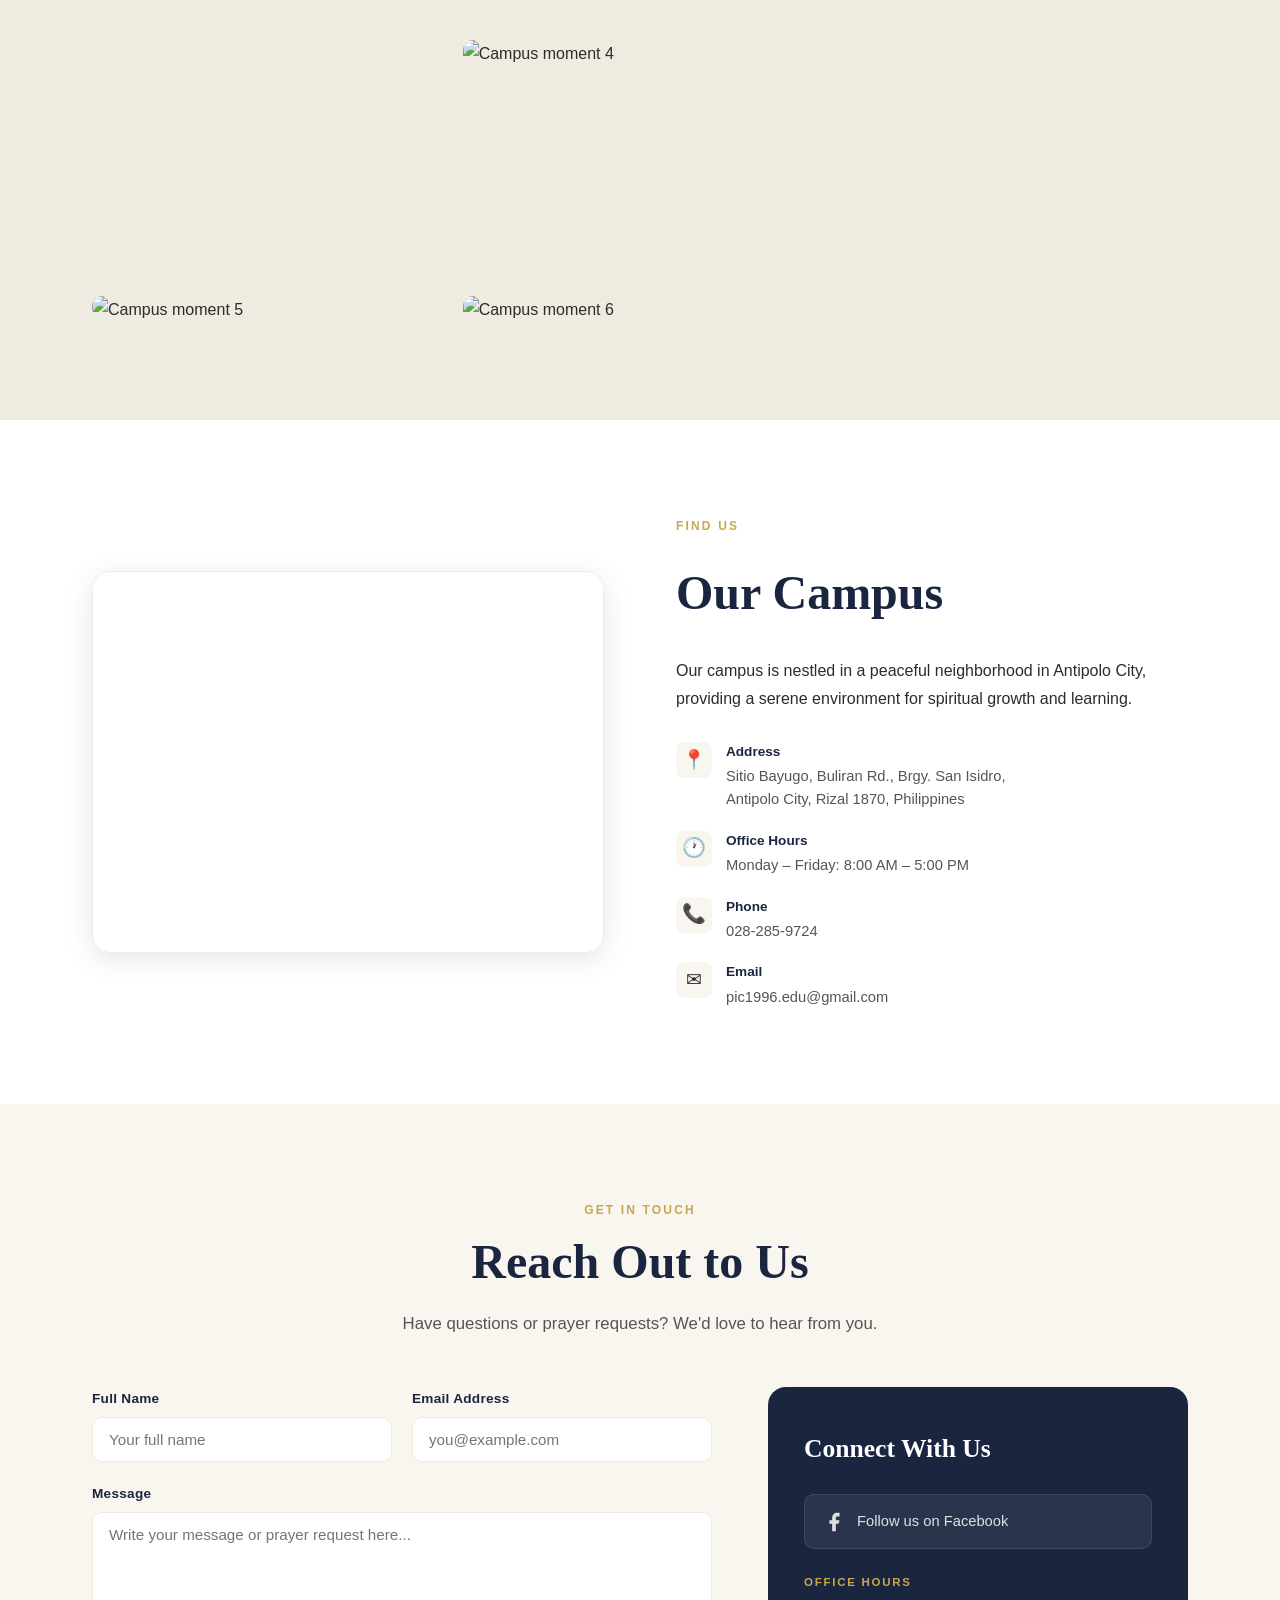
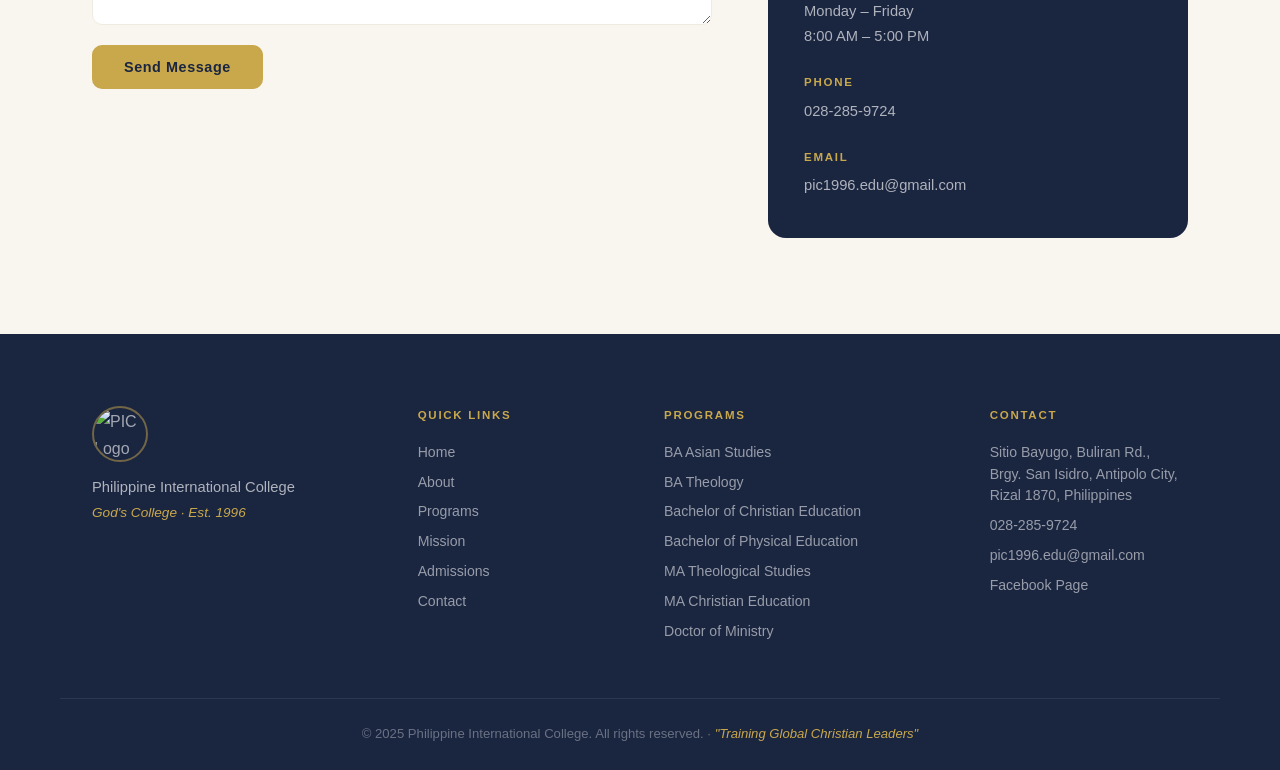
==== commit 1cb7c43c: "Update index.html" ====
--- a/index.html
+++ b/index.html
@@ -562,4 +562,4 @@
 
   <script src="main.js?v=2"></script>
 </body>
-</html>+</html>
--- a/style.css
+++ b/style.css
@@ -0,0 +1,1459 @@
+/* ─────────────────────────────────────────────
+   PHILIPPINE INTERNATIONAL COLLEGE — stylesheet
+   Aesthetic: Refined Sacred / Editorial
+   ───────────────────────────────────────────── */
+
+/* ── CSS VARIABLES ── */
+:root {
+  --navy:       #1a2540;
+  --navy-mid:   #243158;
+  --gold:       #c9a84c;
+  --gold-light: #e8c97a;
+  --cream:      #f9f6f0;
+  --cream-dark: #f0ebe0;
+  --white:      #ffffff;
+  --text:       #2c2c2c;
+  --text-mid:   #555555;
+  --text-light: #888888;
+
+  --ff-display: 'Cormorant Garamond', Georgia, serif;
+  --ff-body:    'DM Sans', sans-serif;
+
+  --radius:     10px;
+  --radius-lg:  18px;
+  --shadow-sm:  0 2px 12px rgba(0,0,0,0.07);
+  --shadow-md:  0 6px 28px rgba(0,0,0,0.10);
+  --shadow-lg:  0 16px 48px rgba(0,0,0,0.13);
+
+  --transition: 0.3s ease;
+  --max-w: 1160px;
+}
+
+/* ── RESET & BASE ── */
+*, *::before, *::after { box-sizing: border-box; margin: 0; padding: 0; }
+
+html { scroll-behavior: smooth; font-size: 16px; }
+
+body {
+  font-family: var(--ff-body);
+  color: var(--text);
+  background: var(--cream);
+  line-height: 1.7;
+  overflow-x: hidden;
+}
+
+img { display: block; width: 100%; height: 100%; object-fit: cover; }
+a  { text-decoration: none; color: inherit; }
+
+/* ── UTILITIES ── */
+.container {
+  max-width: var(--max-w);
+  margin: 0 auto;
+  padding: 0 32px;
+}
+
+.section { padding: 96px 0; }
+
+.section-eyebrow {
+  font-family: var(--ff-body);
+  font-size: 0.75rem;
+  font-weight: 600;
+  letter-spacing: 0.18em;
+  text-transform: uppercase;
+  color: var(--gold);
+  margin-bottom: 12px;
+}
+
+.section-eyebrow.center { text-align: center; }
+
+.section-title {
+  font-family: var(--ff-display);
+  font-size: clamp(2rem, 4vw, 3rem);
+  font-weight: 700;
+  color: var(--navy);
+  line-height: 1.2;
+  margin-bottom: 20px;
+}
+
+.section-title.center { text-align: center; }
+
+.section-title em {
+  font-style: italic;
+  color: var(--gold);
+}
+
+.section-desc {
+  font-size: 1.05rem;
+  color: var(--text-mid);
+  max-width: 600px;
+  margin-bottom: 48px;
+}
+
+.section-desc.center {
+  text-align: center;
+  margin-left: auto;
+  margin-right: auto;
+}
+
+.two-col {
+  display: grid;
+  grid-template-columns: 1fr 1fr;
+  gap: 72px;
+  align-items: center;
+}
+
+.two-col.reverse > *:first-child { order: 2; }
+.two-col.reverse > *:last-child  { order: 1; }
+
+/* ── BUTTONS ── */
+.btn-primary {
+  display: inline-block;
+  background: var(--gold);
+  color: var(--navy);
+  font-family: var(--ff-body);
+  font-weight: 600;
+  font-size: 0.9rem;
+  padding: 14px 32px;
+  border-radius: var(--radius);
+  letter-spacing: 0.04em;
+  transition: background var(--transition), transform var(--transition), box-shadow var(--transition);
+  border: none;
+  cursor: pointer;
+}
+
+.btn-primary:hover {
+  background: var(--gold-light);
+  transform: translateY(-2px);
+  box-shadow: 0 8px 24px rgba(201,168,76,0.35);
+}
+
+.btn-primary.wide { width: 100%; text-align: center; margin-bottom: 12px; }
+
+.btn-ghost {
+  display: inline-block;
+  background: transparent;
+  color: var(--navy);
+  font-family: var(--ff-body);
+  font-weight: 600;
+  font-size: 0.9rem;
+  padding: 14px 32px;
+  border-radius: var(--radius);
+  border: 1.5px solid var(--navy);
+  letter-spacing: 0.04em;
+  transition: all var(--transition);
+  cursor: pointer;
+}
+
+.btn-ghost:hover {
+  background: var(--navy);
+  color: var(--white);
+  transform: translateY(-2px);
+}
+
+.btn-ghost.wide { width: 100%; text-align: center; margin-bottom: 20px; }
+
+/* ── NAVBAR ── */
+.navbar {
+  position: fixed;
+  top: 0;
+  left: 0;
+  right: 0;
+  z-index: 1000;
+  background: rgba(0, 0, 0, 0.50);
+  backdrop-filter: blur(8px);
+  -webkit-backdrop-filter: blur(8px);
+  transition: background var(--transition), box-shadow var(--transition);
+}
+
+.navbar.scrolled {
+  background: rgba(0, 0, 0, 0.78);
+  box-shadow: 0 2px 24px rgba(0,0,0,0.25);
+}
+
+.nav-inner {
+  max-width: var(--max-w);
+  margin: 0 auto;
+  padding: 0 32px;
+  height: 72px;
+  display: flex;
+  align-items: center;
+  justify-content: space-between;
+  gap: 24px;
+}
+
+.nav-logo {
+  display: flex;
+  align-items: center;
+  gap: 12px;
+  flex-shrink: 0;
+}
+
+.nav-logo img {
+  width: 40px;
+  height: 40px;
+  border-radius: 50%;
+  object-fit: cover;
+  border: 2px solid var(--gold);
+}
+
+.logo-text {
+  font-family: var(--ff-display);
+  font-size: 1rem;
+  font-weight: 700;
+  color: var(--white);
+  line-height: 1.2;
+  max-width: 200px;
+}
+
+.nav-links {
+  display: flex;
+  align-items: center;
+  gap: 4px;
+  list-style: none;
+}
+
+.nav-link {
+  display: flex;
+  align-items: center;
+  gap: 4px;
+  color: rgba(255,255,255,0.85);
+  font-size: 0.875rem;
+  font-weight: 500;
+  padding: 8px 14px;
+  border-radius: 6px;
+  transition: color var(--transition), background var(--transition);
+}
+
+.nav-link:hover { color: var(--gold); }
+
+.nav-dropdown {
+  position: relative;
+}
+
+.nav-dropdown::after {
+  content: '';
+  position: absolute;
+  top: 100%;
+  left: 0;
+  right: 0;
+  height: 12px;
+}
+
+.nav-dropdown:hover .dropdown-menu {
+  opacity: 1;
+  pointer-events: all;
+  transform: translateX(-50%) translateY(0);
+}
+
+.dropdown-menu {
+  position: absolute;
+  top: calc(100% + 12px);
+  left: 50%;
+  transform: translateX(-50%) translateY(8px);
+  background: var(--navy);
+  border: 1px solid rgba(201,168,76,0.3);
+  border-radius: var(--radius);
+  padding: 8px 0;
+  min-width: 220px;
+  opacity: 0;
+  pointer-events: none;
+  transition: opacity var(--transition), transform var(--transition);
+  box-shadow: var(--shadow-lg);
+  z-index: 10;
+}
+
+.dropdown-menu a {
+  display: block;
+  padding: 10px 20px;
+  color: rgba(255,255,255,0.8);
+  font-size: 0.875rem;
+  transition: color var(--transition), background var(--transition);
+}
+
+.dropdown-menu a:hover {
+  color: var(--gold);
+  background: rgba(255,255,255,0.06);
+}
+
+.btn-apply {
+  background: var(--gold);
+  color: var(--navy);
+  font-weight: 600;
+  font-size: 0.85rem;
+  padding: 10px 22px;
+  border-radius: 8px;
+  white-space: nowrap;
+  transition: background var(--transition), transform var(--transition);
+  margin-left: 8px;
+}
+
+.btn-apply:hover {
+  background: var(--gold-light);
+  transform: translateY(-1px);
+}
+
+.hamburger {
+  display: none;
+  flex-direction: column;
+  gap: 5px;
+  background: none;
+  border: none;
+  cursor: pointer;
+  padding: 4px;
+}
+
+.hamburger span {
+  display: block;
+  width: 24px;
+  height: 2px;
+  background: var(--white);
+  border-radius: 2px;
+  transition: all var(--transition);
+}
+
+/* ── HERO ── */
+.hero {
+  position: relative;
+  min-height: 100vh;
+  display: flex;
+  flex-direction: column;
+  justify-content: center;
+  overflow: hidden;
+}
+
+.hero-bg-video {
+  position: absolute;
+  inset: 0;
+  width: 100%;
+  height: 100%;
+  object-fit: cover;
+  object-position: center;
+  z-index: 0;
+  pointer-events: none;
+}
+
+.hero-overlay {
+  position: absolute;
+  inset: 0;
+  z-index: 1;
+  background: linear-gradient(
+    to bottom,
+    rgba(10, 18, 40, 0.45) 0%,
+    rgba(10, 18, 40, 0.30) 35%,
+    rgba(10, 18, 40, 0.60) 75%,
+    rgba(10, 18, 40, 0.80) 100%
+  );
+  pointer-events: none;
+}
+
+.hero-content {
+  position: relative;
+  z-index: 2;
+  max-width: var(--max-w);
+  margin: 0 auto;
+  padding: 140px 32px 120px;
+  width: 100%;
+  display: flex;
+  flex-direction: column;
+}
+
+.hero-eyebrow {
+  font-size: 0.78rem;
+  font-weight: 600;
+  letter-spacing: 0.2em;
+  text-transform: uppercase;
+  color: var(--gold);
+  margin-bottom: 20px;
+}
+
+.hero-title {
+  font-family: var(--ff-display);
+  font-size: clamp(2.8rem, 6vw, 5rem);
+  font-weight: 700;
+  color: var(--white);
+  line-height: 1.1;
+  margin-bottom: 28px;
+}
+
+.hero-title em {
+  font-style: italic;
+  color: var(--gold-light);
+}
+
+.hero-sub {
+  font-size: 1.1rem;
+  color: rgba(255,255,255,0.80);
+  max-width: 560px;
+  margin-bottom: 40px;
+  line-height: 1.75;
+}
+
+.hero-cta {
+  display: flex;
+  gap: 16px;
+  flex-wrap: wrap;
+  margin-bottom: 64px;
+}
+
+.hero-cta .btn-ghost {
+  color: var(--white);
+  border-color: rgba(255,255,255,0.4);
+}
+
+.hero-cta .btn-ghost:hover {
+  background: rgba(255,255,255,0.12);
+  border-color: var(--white);
+}
+
+.hero-stats {
+  display: flex;
+  align-items: center;
+  gap: 32px;
+  flex-wrap: wrap;
+}
+
+.stat {
+  display: flex;
+  flex-direction: column;
+  gap: 4px;
+}
+
+.stat-num {
+  font-family: var(--ff-display);
+  font-size: 2.2rem;
+  font-weight: 700;
+  color: var(--gold-light);
+  line-height: 1;
+}
+
+.stat-label {
+  font-size: 0.78rem;
+  color: rgba(255,255,255,0.55);
+  letter-spacing: 0.04em;
+}
+
+.stat-divider {
+  width: 1px;
+  height: 48px;
+  background: rgba(255,255,255,0.2);
+}
+
+.hero-scroll-hint {
+  position: absolute;
+  bottom: 36px;
+  left: 50%;
+  transform: translateX(-50%);
+  display: flex;
+  flex-direction: column;
+  align-items: center;
+  gap: 8px;
+  color: rgba(255,255,255,0.45);
+  font-size: 0.7rem;
+  letter-spacing: 0.12em;
+  text-transform: uppercase;
+  z-index: 2;
+}
+
+@keyframes scrollDot {
+  0%, 100% { opacity: 1; transform: translateY(0); }
+  50%       { opacity: 0.3; transform: translateY(8px); }
+}
+
+.scroll-dot { animation: scrollDot 2s ease infinite; }
+
+/* ── WELCOME STRIP ── */
+.welcome-strip {
+  background: var(--navy);
+  padding: 28px 32px;
+}
+
+.strip-inner {
+  max-width: var(--max-w);
+  margin: 0 auto;
+  text-align: center;
+}
+
+.strip-quote {
+  font-family: var(--ff-display);
+  font-style: italic;
+  font-size: 1.3rem;
+  color: var(--gold-light);
+  letter-spacing: 0.01em;
+}
+
+/* ── ABOUT ── */
+.about { background: var(--cream); }
+
+.about-text { display: flex; flex-direction: column; gap: 20px; }
+
+.about-text p {
+  color: var(--text-mid);
+  font-size: 1rem;
+}
+
+.about-pillars {
+  display: flex;
+  flex-direction: column;
+  gap: 20px;
+  margin-top: 12px;
+}
+
+.pillar {
+  display: flex;
+  align-items: flex-start;
+  gap: 16px;
+  background: var(--white);
+  border: 1px solid var(--cream-dark);
+  border-radius: var(--radius);
+  padding: 18px 20px;
+  box-shadow: var(--shadow-sm);
+}
+
+.pillar-icon {
+  font-size: 1.4rem;
+  color: var(--gold);
+  flex-shrink: 0;
+  margin-top: 2px;
+}
+
+.pillar strong {
+  display: block;
+  font-size: 0.95rem;
+  color: var(--navy);
+  margin-bottom: 4px;
+}
+
+.pillar p {
+  font-size: 0.88rem;
+  color: var(--text-light);
+  margin: 0;
+}
+
+.about-image-block {
+  position: relative;
+}
+
+.img-frame {
+  border-radius: var(--radius-lg);
+  overflow: hidden;
+  height: 520px;
+  box-shadow: var(--shadow-lg);
+}
+
+.img-badge {
+  position: absolute;
+  bottom: -20px;
+  left: -24px;
+  background: var(--gold);
+  color: var(--navy);
+  border-radius: var(--radius);
+  padding: 20px 28px;
+  text-align: center;
+  box-shadow: var(--shadow-md);
+}
+
+.img-badge span {
+  display: block;
+  font-size: 0.7rem;
+  font-weight: 600;
+  letter-spacing: 0.15em;
+  text-transform: uppercase;
+}
+
+.img-badge strong {
+  display: block;
+  font-family: var(--ff-display);
+  font-size: 2.4rem;
+  font-weight: 700;
+  line-height: 1;
+}
+
+/* ── MISSION & VISION ── */
+.mission-vision {
+  background: var(--navy);
+  position: relative;
+  overflow: hidden;
+}
+
+.mission-vision::before {
+  content: '✝';
+  position: absolute;
+  font-size: 28rem;
+  color: rgba(255,255,255,0.025);
+  top: 50%;
+  left: 50%;
+  transform: translate(-50%, -50%);
+  pointer-events: none;
+  font-family: serif;
+  line-height: 1;
+}
+
+.mv-grid {
+  display: grid;
+  grid-template-columns: repeat(3, 1fr);
+  gap: 28px;
+  margin-top: 48px;
+}
+
+.mv-card {
+  background: rgba(255,255,255,0.05);
+  border: 1px solid rgba(201,168,76,0.25);
+  border-radius: var(--radius-lg);
+  padding: 40px 32px;
+  transition: background var(--transition), transform var(--transition);
+  position: relative;
+  z-index: 1;
+}
+
+.mv-card:hover {
+  background: rgba(255,255,255,0.08);
+  transform: translateY(-4px);
+}
+
+.mv-icon {
+  font-size: 1.8rem;
+  color: var(--gold);
+  margin-bottom: 20px;
+}
+
+.mv-card h3 {
+  font-family: var(--ff-display);
+  font-size: 1.5rem;
+  font-weight: 700;
+  color: var(--white);
+  margin-bottom: 14px;
+}
+
+.mv-card p {
+  font-size: 0.95rem;
+  color: rgba(255,255,255,0.65);
+  line-height: 1.75;
+}
+
+/* ── VIDEO / ANTHEM ── */
+.video-section { background: var(--cream-dark); }
+
+.video-wrapper {
+  border-radius: var(--radius-lg);
+  overflow: hidden;
+  box-shadow: var(--shadow-lg);
+  background: #000;
+  max-width: 900px;
+  margin: 0 auto 16px;
+  aspect-ratio: 16 / 9;
+  position: relative;
+}
+
+.campus-video,
+.anthem-iframe {
+  width: 100%;
+  height: 100%;
+  display: block;
+  object-fit: cover;
+  border: none;
+  position: absolute;
+  inset: 0;
+}
+
+.video-caption {
+  text-align: center;
+  color: var(--text-light);
+  font-size: 0.88rem;
+  font-style: italic;
+}
+
+/* ── PROGRAMS ── */
+.programs { background: var(--cream); }
+.programs-grad { background: var(--white); }
+
+.programs-grid {
+  display: grid;
+  grid-template-columns: repeat(2, 1fr);
+  gap: 28px;
+  width: 100%;
+}
+
+.programs-grid-3 {
+  grid-template-columns: repeat(3, 1fr);
+}
+
+.program-card {
+  background: var(--white);
+  border-radius: var(--radius-lg);
+  overflow: hidden;
+  box-shadow: var(--shadow-sm);
+  border: 1px solid var(--cream-dark);
+  transition: transform var(--transition), box-shadow var(--transition);
+  display: flex;
+  flex-direction: column;
+}
+
+.program-card:hover {
+  transform: translateY(-6px);
+  box-shadow: var(--shadow-lg);
+}
+
+.program-img-wrap {
+  position: relative;
+  height: 260px;
+  overflow: hidden;
+  flex-shrink: 0;
+}
+
+.program-img-wrap img {
+  width: 100%;
+  height: 100%;
+  object-fit: cover;
+  transition: transform 0.5s ease;
+  display: block;
+}
+
+.program-card:hover .program-img-wrap img {
+  transform: scale(1.04);
+}
+
+.program-badge {
+  position: absolute;
+  top: 14px;
+  right: 14px;
+  background: var(--gold);
+  color: var(--navy);
+  font-size: 0.72rem;
+  font-weight: 700;
+  letter-spacing: 0.08em;
+  padding: 4px 10px;
+  border-radius: 4px;
+}
+
+.program-body {
+  padding: 24px 28px;
+}
+
+.program-body h3 {
+  font-family: var(--ff-display);
+  font-size: 1.25rem;
+  font-weight: 700;
+  color: var(--navy);
+  margin-bottom: 10px;
+  line-height: 1.3;
+}
+
+.program-body p {
+  font-size: 0.9rem;
+  color: var(--text-mid);
+  margin-bottom: 16px;
+}
+
+.program-link {
+  font-size: 0.85rem;
+  font-weight: 600;
+  color: var(--gold);
+  transition: color var(--transition);
+}
+
+.program-link:hover { color: var(--navy); }
+
+.gov-recognition {
+  margin-top: 52px;
+  background: var(--cream);
+  border-radius: var(--radius-lg);
+  padding: 32px 36px;
+  border: 1px solid var(--cream-dark);
+}
+
+.gov-badge-row {
+  display: flex;
+  align-items: center;
+  gap: 24px;
+}
+
+.gov-icon {
+  font-size: 2.5rem;
+  flex-shrink: 0;
+}
+
+.gov-badge-row h4 {
+  font-family: var(--ff-display);
+  font-size: 1.2rem;
+  font-weight: 700;
+  color: var(--navy);
+  margin-bottom: 6px;
+}
+
+.gov-badge-row p {
+  font-size: 0.92rem;
+  color: var(--text-mid);
+}
+
+/* ── ADMISSIONS ── */
+.admissions { background: var(--cream-dark); }
+
+.admissions-layout {
+  display: grid;
+  grid-template-columns: 1fr 1fr;
+  gap: 56px;
+  align-items: start;
+}
+
+.faq-block h3 {
+  font-family: var(--ff-display);
+  font-size: 1.6rem;
+  font-weight: 700;
+  color: var(--navy);
+  margin-bottom: 28px;
+}
+
+.faq-item {
+  border-bottom: 1px solid rgba(0,0,0,0.1);
+  padding: 18px 0;
+}
+
+.faq-item summary {
+  font-weight: 600;
+  font-size: 0.97rem;
+  color: var(--navy);
+  cursor: pointer;
+  list-style: none;
+  display: flex;
+  justify-content: space-between;
+  align-items: center;
+  gap: 16px;
+}
+
+.faq-item summary::-webkit-details-marker { display: none; }
+
+.faq-item summary::after {
+  content: '+';
+  font-size: 1.4rem;
+  color: var(--gold);
+  flex-shrink: 0;
+  transition: transform var(--transition);
+  line-height: 1;
+}
+
+.faq-item[open] summary::after {
+  transform: rotate(45deg);
+}
+
+.faq-item p {
+  margin-top: 12px;
+  font-size: 0.92rem;
+  color: var(--text-mid);
+  line-height: 1.7;
+}
+
+.apply-card {
+  background: var(--navy);
+  border-radius: var(--radius-lg);
+  padding: 44px 36px;
+  position: relative;
+  overflow: hidden;
+}
+
+.apply-cross {
+  position: absolute;
+  top: -20px;
+  right: -10px;
+  font-size: 10rem;
+  color: rgba(255,255,255,0.04);
+  line-height: 1;
+  pointer-events: none;
+}
+
+.apply-card h3 {
+  font-family: var(--ff-display);
+  font-size: 1.8rem;
+  font-weight: 700;
+  color: var(--white);
+  margin-bottom: 14px;
+  position: relative;
+  z-index: 1;
+}
+
+.apply-card p {
+  font-size: 0.95rem;
+  color: rgba(255,255,255,0.65);
+  margin-bottom: 28px;
+  position: relative;
+  z-index: 1;
+}
+
+.apply-card .btn-primary { position: relative; z-index: 1; }
+.apply-card .btn-ghost {
+  color: rgba(255,255,255,0.8);
+  border-color: rgba(255,255,255,0.3);
+  position: relative;
+  z-index: 1;
+}
+.apply-card .btn-ghost:hover {
+  background: rgba(255,255,255,0.1);
+  color: var(--white);
+  border-color: rgba(255,255,255,0.6);
+}
+
+.apply-contact-row {
+  display: flex;
+  gap: 24px;
+  flex-wrap: wrap;
+  position: relative;
+  z-index: 1;
+  padding-top: 4px;
+}
+
+.apply-contact-row a {
+  color: var(--gold-light);
+  font-size: 0.88rem;
+  transition: color var(--transition);
+}
+
+.apply-contact-row a:hover { color: var(--white); }
+
+.apply-label {
+  display: block;
+  font-size: 0.7rem;
+  letter-spacing: 0.12em;
+  text-transform: uppercase;
+  color: rgba(255,255,255,0.4);
+  margin-bottom: 2px;
+}
+
+/* ── TESTIMONIALS ── */
+.testimonials { background: var(--white); }
+
+.testi-grid {
+  display: grid;
+  grid-template-columns: 1fr 1fr;
+  gap: 32px;
+  margin-top: 48px;
+}
+
+.testi-card {
+  background: var(--cream);
+  border: 1px solid var(--cream-dark);
+  border-radius: var(--radius-lg);
+  padding: 36px 32px;
+  transition: box-shadow var(--transition);
+}
+
+.testi-card:hover { box-shadow: var(--shadow-md); }
+
+.testi-stars {
+  color: var(--gold);
+  font-size: 1rem;
+  letter-spacing: 0.1em;
+  margin-bottom: 16px;
+}
+
+.testi-card blockquote {
+  font-family: var(--ff-display);
+  font-style: italic;
+  font-size: 1.25rem;
+  color: var(--navy);
+  line-height: 1.6;
+  margin-bottom: 18px;
+  quotes: "\201C""\201D";
+}
+
+.testi-card blockquote::before { content: open-quote; }
+.testi-card blockquote::after  { content: close-quote; }
+
+.testi-card cite {
+  font-size: 0.85rem;
+  color: var(--text-light);
+  font-style: normal;
+  font-weight: 500;
+}
+
+/* ── GALLERY ── */
+.gallery { background: var(--cream-dark); }
+
+.gallery-grid {
+  display: grid;
+  grid-template-columns: repeat(3, 1fr);
+  grid-template-rows: 240px 240px;
+  gap: 16px;
+  border-radius: var(--radius-lg);
+  overflow: hidden;
+}
+
+.gallery-item { overflow: hidden; border-radius: var(--radius); }
+
+.gallery-item img {
+  width: 100%;
+  height: 100%;
+  object-fit: cover;
+  transition: transform 0.6s ease;
+}
+
+.gallery-item:hover img { transform: scale(1.06); }
+
+.gallery-item.tall  { grid-row: span 2; }
+.gallery-item.wide  { grid-column: span 2; }
+
+/* ── LOCATION ── */
+.location { background: var(--white); }
+
+.location-text { display: flex; flex-direction: column; gap: 16px; }
+
+.location-detail {
+  display: flex;
+  flex-direction: column;
+  gap: 18px;
+  margin-top: 12px;
+}
+
+.loc-item {
+  display: flex;
+  align-items: flex-start;
+  gap: 14px;
+}
+
+.loc-icon {
+  font-size: 1.2rem;
+  flex-shrink: 0;
+  width: 36px;
+  height: 36px;
+  background: var(--cream);
+  border-radius: 8px;
+  display: flex;
+  align-items: center;
+  justify-content: center;
+  margin-top: 2px;
+}
+
+.loc-item strong {
+  display: block;
+  font-size: 0.85rem;
+  color: var(--navy);
+  margin-bottom: 2px;
+  font-weight: 600;
+}
+
+.loc-item p, .loc-item a {
+  font-size: 0.92rem;
+  color: var(--text-mid);
+  line-height: 1.55;
+}
+
+.loc-item a:hover { color: var(--gold); }
+
+.map-embed {
+  border-radius: var(--radius-lg);
+  overflow: hidden;
+  box-shadow: var(--shadow-md);
+  border: 1px solid var(--cream-dark);
+}
+
+.map-embed iframe { display: block; }
+
+/* ── CONTACT ── */
+.contact { background: var(--cream); }
+
+.contact-form-wrap {
+  display: grid;
+  grid-template-columns: 1fr 420px;
+  gap: 56px;
+  align-items: start;
+  margin-top: 48px;
+}
+
+.contact-form { display: flex; flex-direction: column; gap: 20px; }
+
+.form-row { display: grid; grid-template-columns: 1fr 1fr; gap: 20px; }
+
+.form-group { display: flex; flex-direction: column; gap: 7px; }
+
+.form-group label {
+  font-size: 0.85rem;
+  font-weight: 600;
+  color: var(--navy);
+  letter-spacing: 0.02em;
+}
+
+.form-group input,
+.form-group textarea {
+  font-family: var(--ff-body);
+  font-size: 0.95rem;
+  color: var(--text);
+  background: var(--white);
+  border: 1.5px solid var(--cream-dark);
+  border-radius: var(--radius);
+  padding: 13px 16px;
+  outline: none;
+  transition: border-color var(--transition), box-shadow var(--transition);
+  resize: vertical;
+}
+
+.form-group input:focus,
+.form-group textarea:focus {
+  border-color: var(--gold);
+  box-shadow: 0 0 0 3px rgba(201,168,76,0.15);
+}
+
+.contact-form .btn-primary { align-self: flex-start; }
+
+.form-success {
+  color: #2d7d40;
+  font-weight: 600;
+  font-size: 0.92rem;
+  padding: 10px 16px;
+  background: #e8f5ec;
+  border-radius: var(--radius);
+}
+
+.contact-side-info {
+  background: var(--navy);
+  border-radius: var(--radius-lg);
+  padding: 40px 36px;
+  display: flex;
+  flex-direction: column;
+  gap: 24px;
+}
+
+.contact-side-info h3 {
+  font-family: var(--ff-display);
+  font-size: 1.6rem;
+  font-weight: 700;
+  color: var(--white);
+}
+
+.social-link {
+  display: flex;
+  align-items: center;
+  gap: 12px;
+  font-weight: 500;
+  font-size: 0.92rem;
+  padding: 14px 18px;
+  border-radius: var(--radius);
+  transition: all var(--transition);
+}
+
+.social-link.facebook {
+  background: rgba(255,255,255,0.07);
+  color: rgba(255,255,255,0.85);
+  border: 1px solid rgba(255,255,255,0.1);
+}
+
+.social-link.facebook:hover {
+  background: #1877f2;
+  color: var(--white);
+  border-color: #1877f2;
+}
+
+.contact-hours h4 {
+  font-size: 0.72rem;
+  font-weight: 600;
+  letter-spacing: 0.15em;
+  text-transform: uppercase;
+  color: var(--gold);
+  margin-bottom: 6px;
+}
+
+.contact-hours p {
+  font-size: 0.92rem;
+  color: rgba(255,255,255,0.65);
+}
+
+.contact-hours a {
+  font-size: 0.92rem;
+  color: rgba(255,255,255,0.65);
+  transition: color var(--transition);
+}
+
+.contact-hours a:hover { color: var(--gold-light); }
+
+/* ── FOOTER ── */
+.footer {
+  background: var(--navy);
+  color: rgba(255,255,255,0.6);
+}
+
+.footer-inner {
+  max-width: var(--max-w);
+  margin: 0 auto;
+  padding: 72px 32px 48px;
+  display: grid;
+  grid-template-columns: 1.4fr 1fr 1.4fr 1fr;
+  gap: 48px;
+}
+
+.footer-brand img {
+  width: 56px;
+  height: 56px;
+  border-radius: 50%;
+  object-fit: cover;
+  margin-bottom: 14px;
+  border: 2px solid rgba(201,168,76,0.5);
+}
+
+.footer-brand p {
+  font-size: 0.92rem;
+  color: rgba(255,255,255,0.65);
+  line-height: 1.6;
+}
+
+.footer-brand em {
+  display: block;
+  font-style: italic;
+  color: var(--gold);
+  font-size: 0.85rem;
+  margin-top: 2px;
+}
+
+.footer-links h4 {
+  font-size: 0.72rem;
+  font-weight: 600;
+  letter-spacing: 0.15em;
+  text-transform: uppercase;
+  color: var(--gold);
+  margin-bottom: 16px;
+}
+
+.footer-links a,
+.footer-links p {
+  display: block;
+  font-size: 0.88rem;
+  color: rgba(255,255,255,0.55);
+  margin-bottom: 8px;
+  transition: color var(--transition);
+  line-height: 1.55;
+}
+
+.footer-links a:hover { color: var(--gold-light); }
+
+.footer-bottom {
+  border-top: 1px solid rgba(255,255,255,0.08);
+  padding: 24px 32px;
+  text-align: center;
+  max-width: var(--max-w);
+  margin: 0 auto;
+}
+
+.footer-bottom p {
+  font-size: 0.82rem;
+  color: rgba(255,255,255,0.35);
+}
+
+.footer-bottom em { color: var(--gold); font-style: italic; }
+
+/* ── RESPONSIVE ── */
+@media (max-width: 1024px) {
+  .two-col { grid-template-columns: 1fr; gap: 48px; }
+  .two-col.reverse > *:first-child { order: unset; }
+  .two-col.reverse > *:last-child  { order: unset; }
+
+  .mv-grid { grid-template-columns: 1fr 1fr; }
+  .programs-grid { grid-template-columns: 1fr 1fr; }
+  .programs-grid-3 { grid-template-columns: 1fr 1fr; }
+  .admissions-layout { grid-template-columns: 1fr; gap: 40px; }
+  .contact-form-wrap { grid-template-columns: 1fr; gap: 40px; }
+  .footer-inner { grid-template-columns: 1fr 1fr; gap: 36px; }
+}
+
+@media (max-width: 768px) {
+  .section { padding: 64px 0; }
+
+  .hamburger { display: flex; }
+
+  .nav-links {
+    display: none;
+    position: fixed;
+    inset: 0;
+    top: 72px;
+    background: var(--navy);
+    flex-direction: column;
+    align-items: flex-start;
+    padding: 32px 24px;
+    gap: 8px;
+    overflow-y: auto;
+    z-index: 999;
+  }
+
+  .nav-links.open { display: flex; }
+
+  .nav-link { font-size: 1rem; padding: 12px 0; width: 100%; }
+
+  .dropdown-menu {
+    position: static;
+    opacity: 1;
+    pointer-events: all;
+    transform: none;
+    background: transparent;
+    border: none;
+    box-shadow: none;
+    padding: 0 0 0 16px;
+  }
+
+  .dropdown-menu a {
+    padding: 8px 0;
+    font-size: 0.9rem;
+  }
+
+  .btn-apply { margin-left: 0; margin-top: 12px; }
+
+  .hero-content {
+    padding: 120px 24px 80px;
+  }
+
+  .hero-stats { gap: 20px; }
+  .stat-divider { display: none; }
+
+  .mv-grid { grid-template-columns: 1fr; }
+  .programs-grid { grid-template-columns: 1fr; }
+  .programs-grid-3 { grid-template-columns: 1fr; }
+
+  .gallery-grid {
+    grid-template-columns: 1fr 1fr;
+    grid-template-rows: auto;
+  }
+  .gallery-item.tall  { grid-row: span 1; }
+  .gallery-item.wide  { grid-column: span 2; }
+
+  .testi-grid { grid-template-columns: 1fr; }
+  .form-row { grid-template-columns: 1fr; }
+  .footer-inner { grid-template-columns: 1fr; gap: 28px; }
+
+  .img-badge { left: 0; bottom: -16px; }
+  .apply-contact-row { flex-direction: column; }
+  .hero-cta { flex-direction: column; }
+  .hero-cta .btn-primary,
+  .hero-cta .btn-ghost { width: 100%; text-align: center; }
+}
+
+@media (max-width: 480px) {
+  .container { padding: 0 20px; }
+  .gallery-grid { grid-template-columns: 1fr; }
+  .gallery-item.wide  { grid-column: span 1; }
+}
+
+/* ── SCROLL REVEAL ── */
+.reveal {
+  opacity: 0;
+  transform: translateY(24px);
+  transition: opacity 0.55s ease, transform 0.55s ease;
+}
+
+.reveal.visible {
+  opacity: 1;
+  transform: translateY(0);
+}
+
+@media (prefers-reduced-motion: reduce) {
+  .reveal { opacity: 1; transform: none; }
+}
+
+/* ── GOVERNMENT RECOGNITION (enhanced) ── */
+.gov-recognition {
+  margin-top: 52px;
+  background: var(--cream);
+  border-radius: var(--radius-lg);
+  padding: 36px 40px;
+  border: 1px solid var(--cream-dark);
+}
+
+.gov-recognition-header {
+  display: flex;
+  align-items: flex-start;
+  gap: 24px;
+  margin-bottom: 32px;
+}
+
+.gov-recognition-header .gov-icon {
+  font-size: 2.5rem;
+  flex-shrink: 0;
+  margin-top: 4px;
+}
+
+.gov-recognition-header h4 {
+  font-family: var(--ff-display);
+  font-size: 1.4rem;
+  font-weight: 700;
+  color: var(--navy);
+  margin-bottom: 6px;
+}
+
+.gov-recognition-header p {
+  font-size: 0.92rem;
+  color: var(--text-mid);
+  line-height: 1.6;
+}
+
+.gov-stats-row {
+  display: flex;
+  align-items: center;
+  gap: 0;
+  background: var(--navy);
+  border-radius: var(--radius);
+  overflow: hidden;
+  margin-bottom: 24px;
+}
+
+.gov-stat {
+  flex: 1;
+  display: flex;
+  flex-direction: column;
+  align-items: center;
+  gap: 4px;
+  padding: 24px 16px;
+}
+
+.gov-stat-num {
+  font-family: var(--ff-display);
+  font-size: 2.4rem;
+  font-weight: 700;
+  color: var(--gold-light);
+  line-height: 1;
+}
+
+.gov-stat-label {
+  font-size: 0.75rem;
+  font-weight: 600;
+  letter-spacing: 0.12em;
+  text-transform: uppercase;
+  color: rgba(255,255,255,0.55);
+}
+
+.gov-stat-divider {
+  width: 1px;
+  height: 56px;
+  background: rgba(255,255,255,0.1);
+  flex-shrink: 0;
+}
+
+.gov-learn-more {
+  display: inline-block;
+  font-size: 0.88rem;
+  font-weight: 600;
+  color: var(--gold);
+  transition: color var(--transition);
+  letter-spacing: 0.02em;
+}
+
+.gov-learn-more:hover { color: var(--navy); }
+
+@media (max-width: 768px) {
+  .gov-recognition { padding: 28px 24px; }
+  .gov-recognition-header { flex-direction: column; gap: 12px; }
+  .gov-stats-row { flex-direction: column; }
+  .gov-stat-divider { width: 100%; height: 1px; }
+}
+
+/* ── FORM VALIDATION ── */
+.field-error {
+  font-size: 0.82rem;
+  color: #c0392b;
+  margin-top: 5px;
+  display: flex;
+  align-items: center;
+  gap: 5px;
+}
+
+.field-error::before {
+  content: '⚠';
+  font-size: 0.8rem;
+}
+
+.input-error {
+  border-color: #c0392b !important;
+  box-shadow: 0 0 0 3px rgba(192, 57, 43, 0.12) !important;
+}
